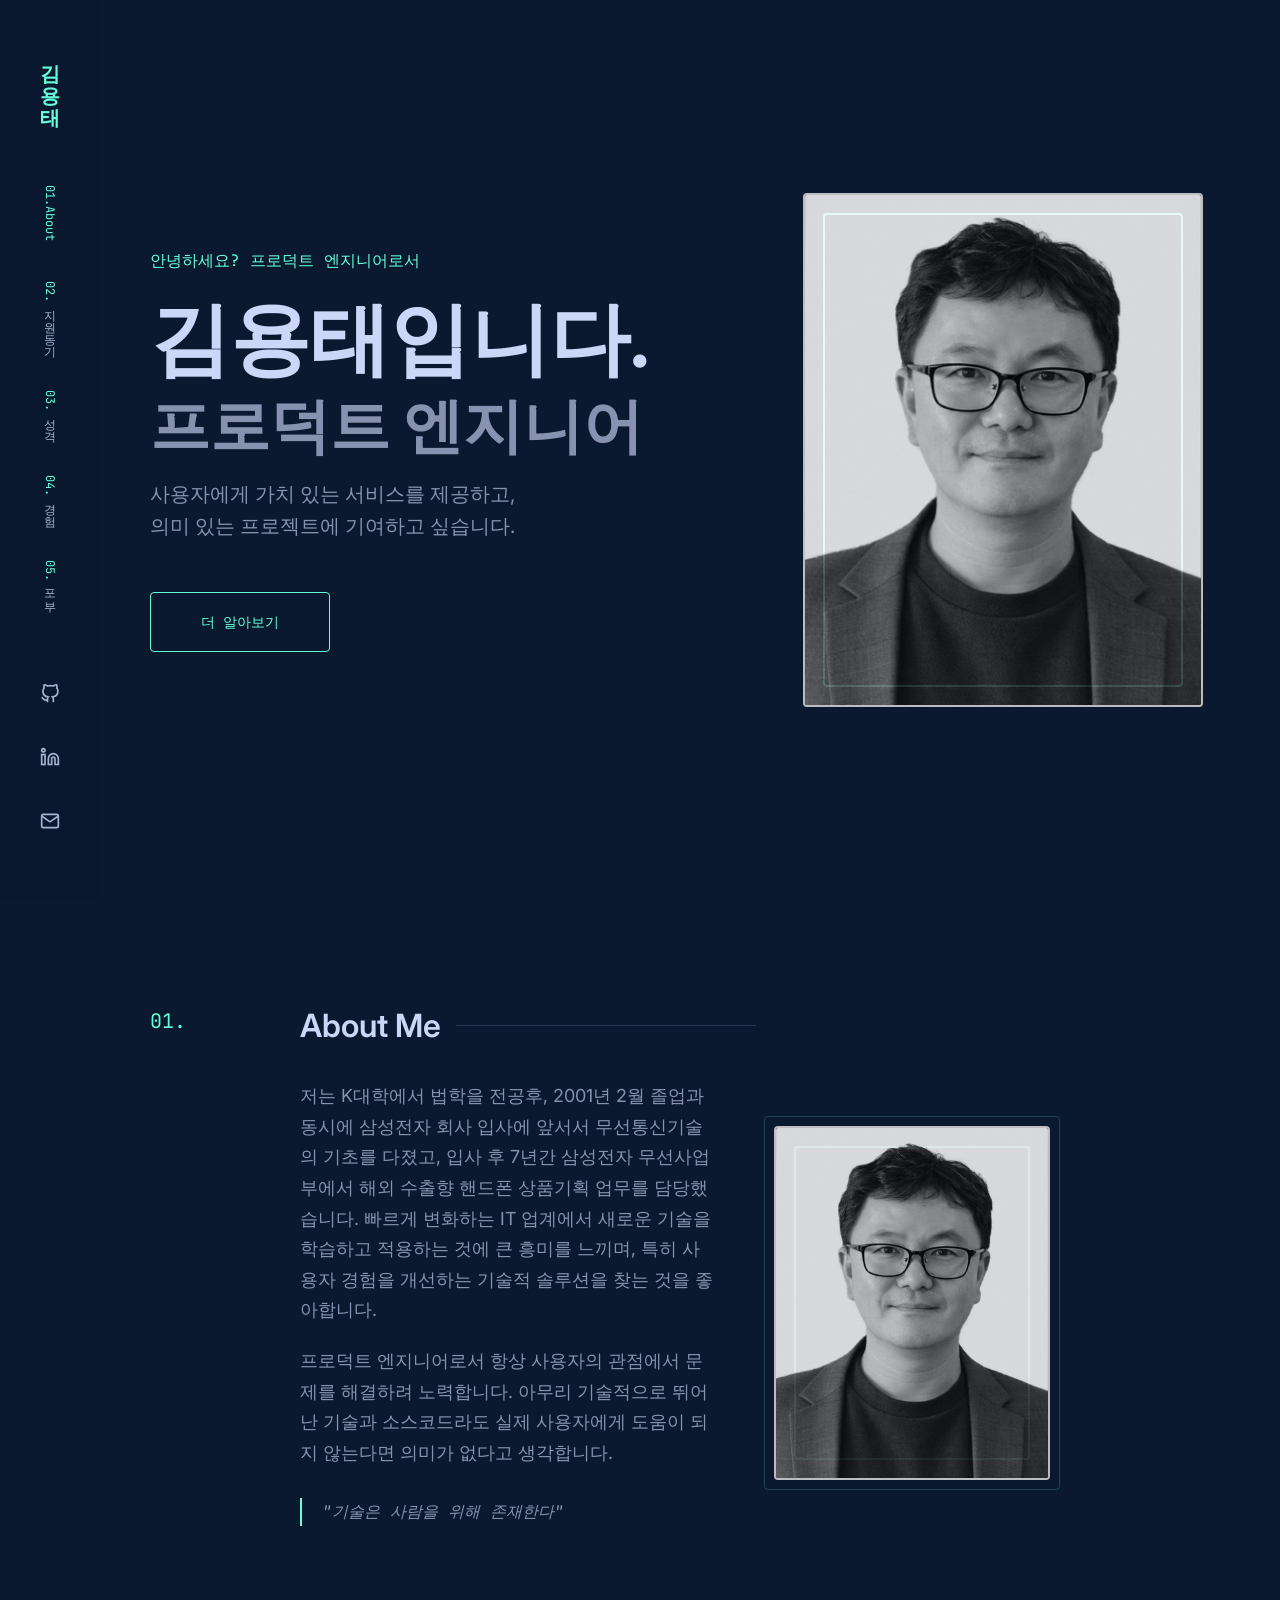
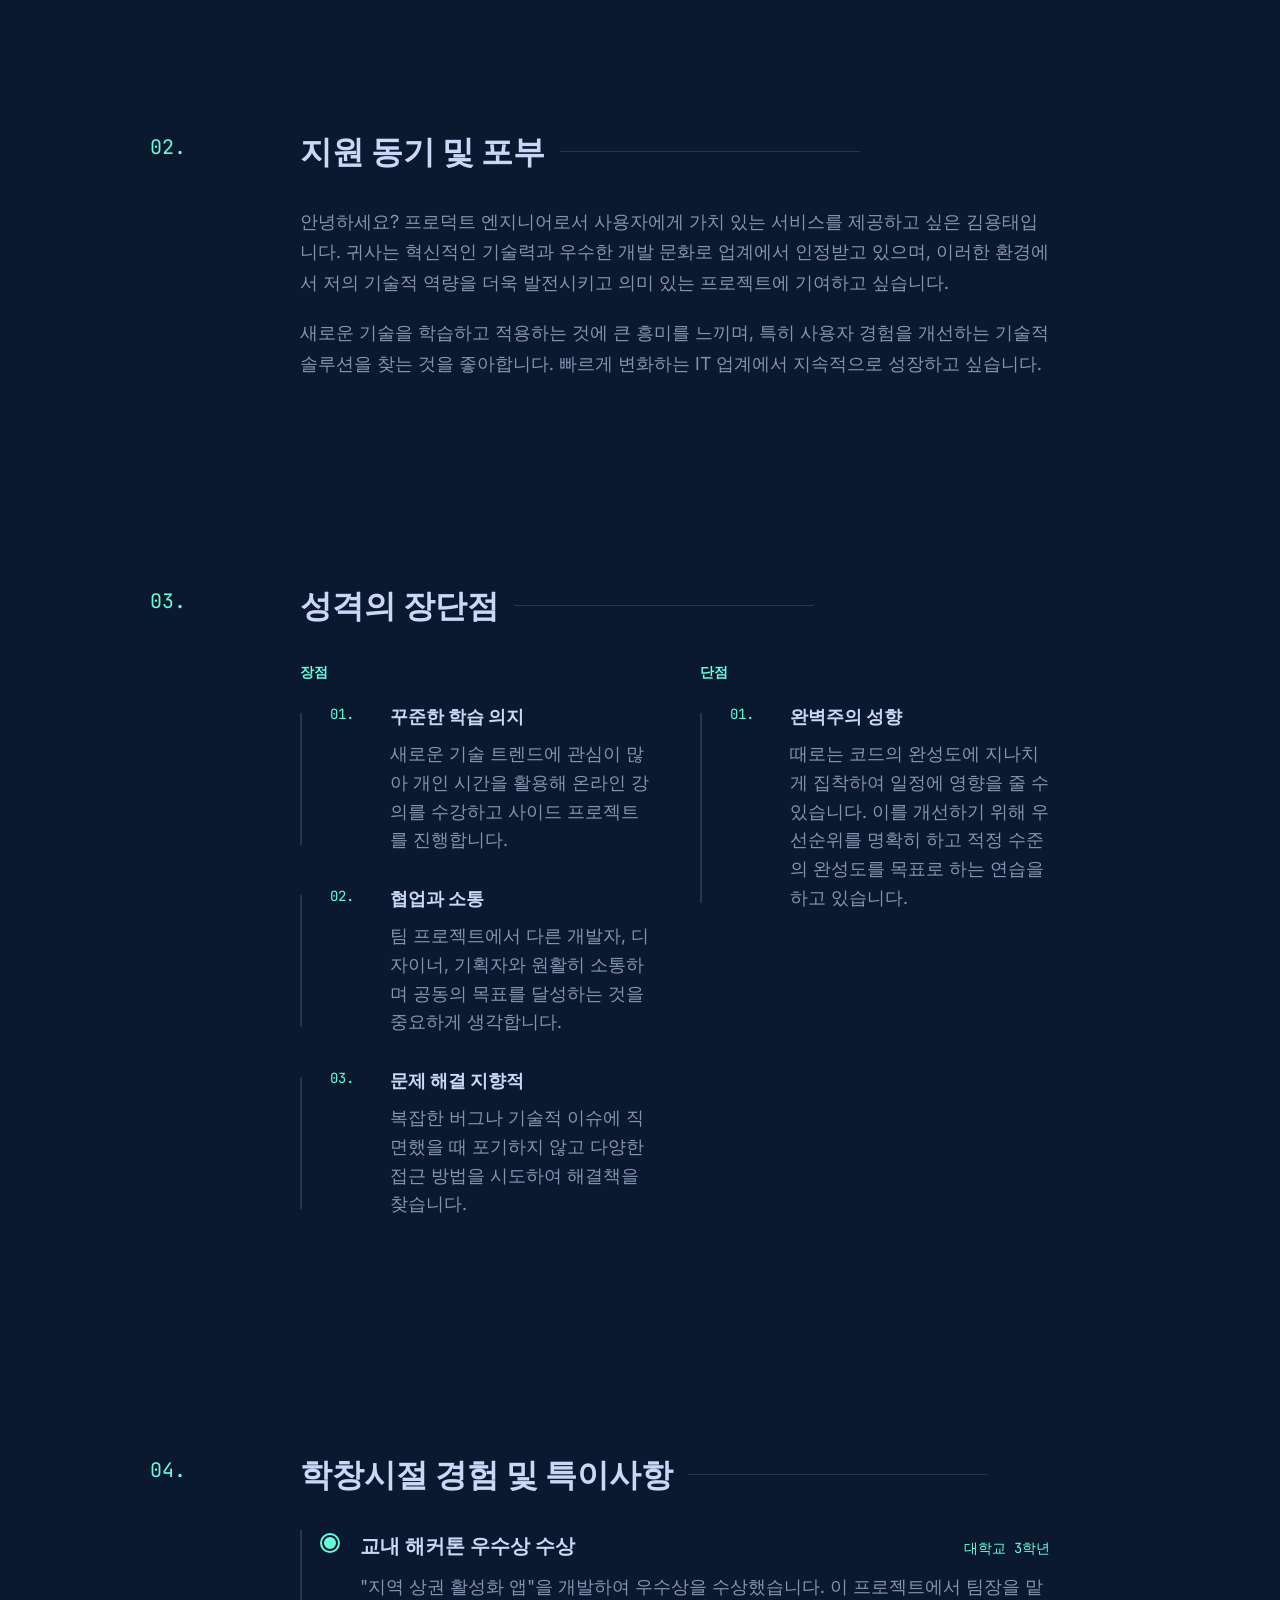
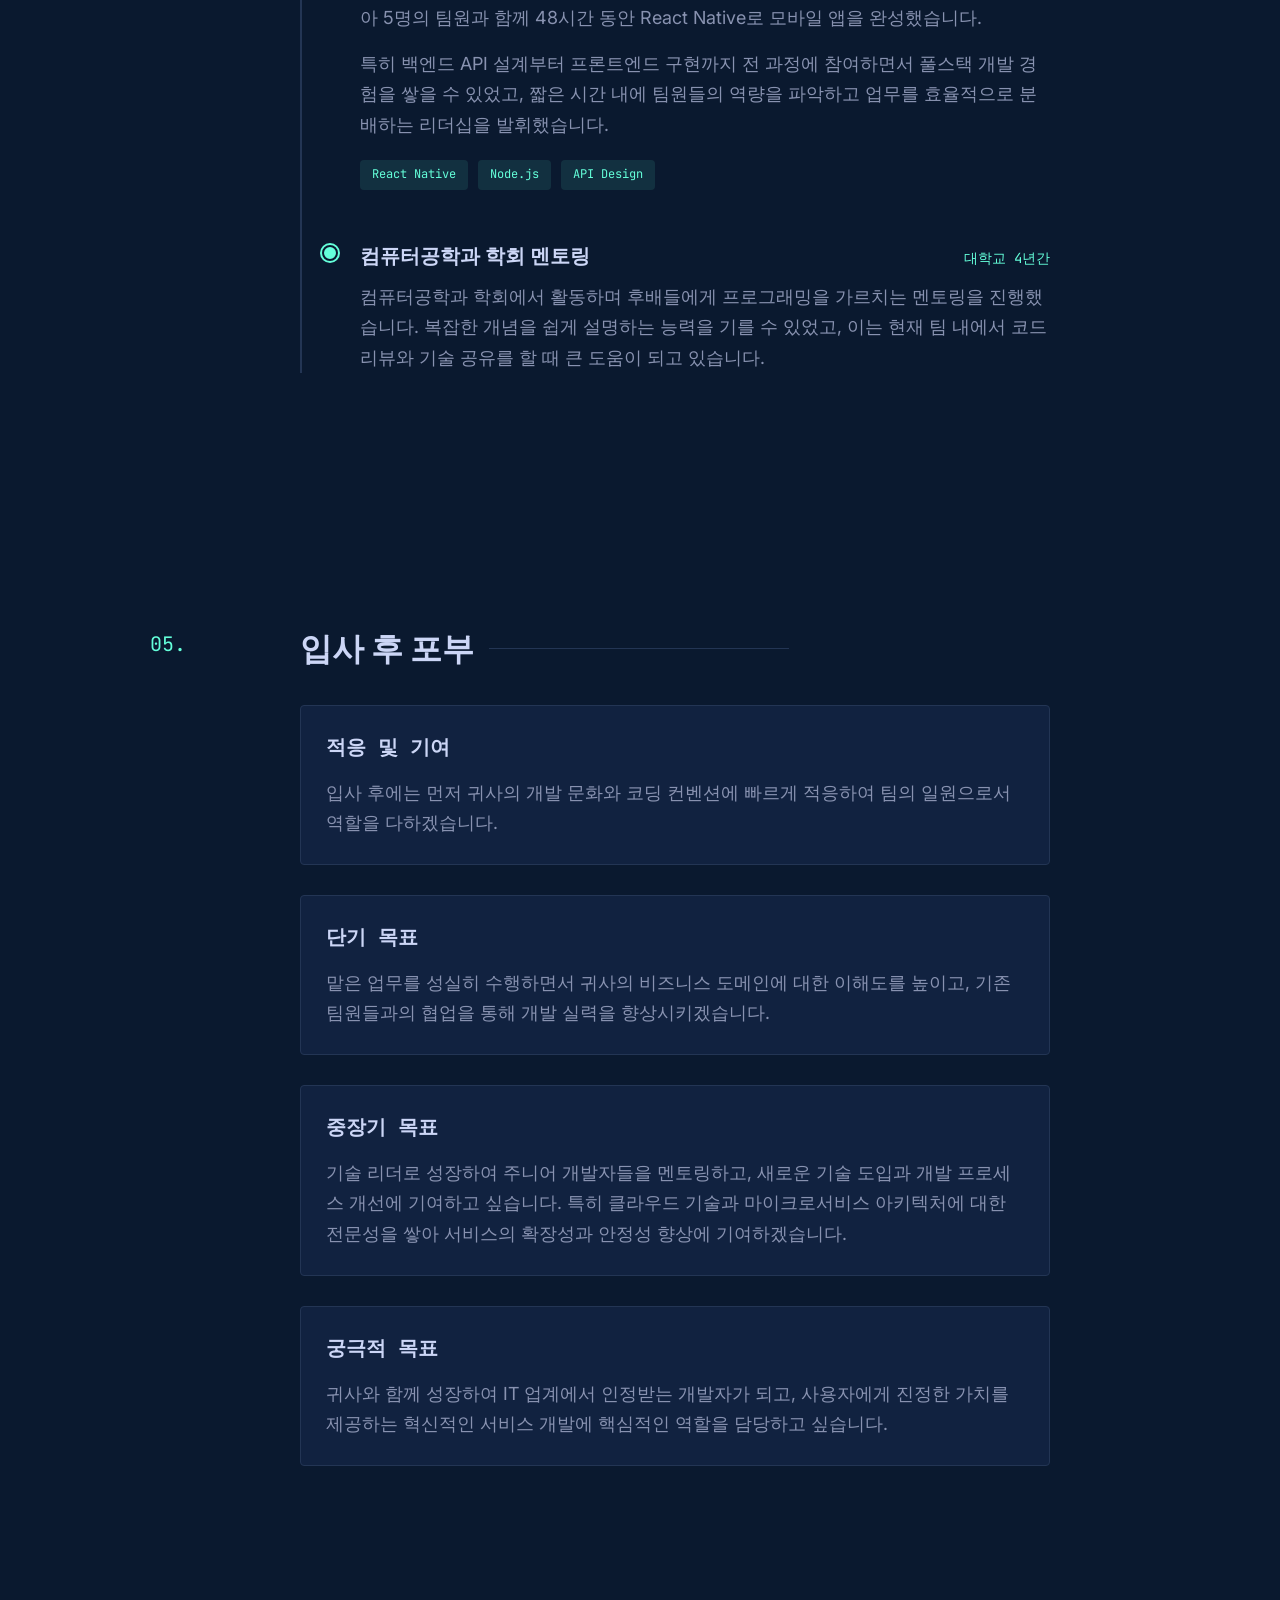
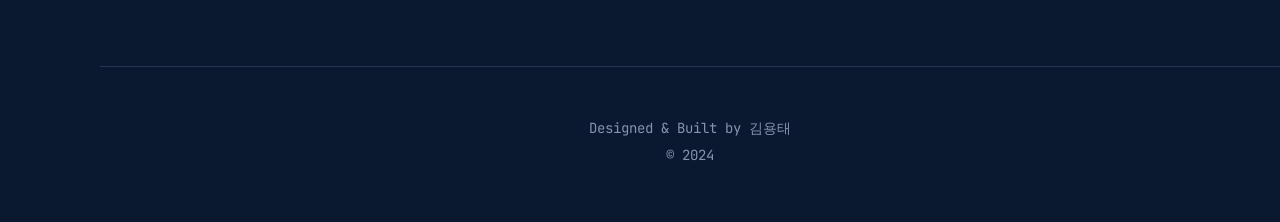
==== index.html @ b6d26cfc "Add files via upload" ====
<!DOCTYPE html>
<html lang="ko">
<head>
    <meta charset="UTF-8">
    <meta name="viewport" content="width=device-width, initial-scale=1.0">
    <title>김용태 - Product Engineer</title>
    <link rel="stylesheet" href="style.css">
    <link rel="preconnect" href="https://fonts.googleapis.com">
    <link rel="preconnect" href="https://fonts.gstatic.com" crossorigin>
    <link href="https://fonts.googleapis.com/css2?family=Inter:wght@300;400;500;600;700&family=JetBrains+Mono:wght@400;500&display=swap" rel="stylesheet">
</head>
<body>
    <!-- 사이드 네비게이션 -->
    <aside class="sidebar" id="sidebar">
        <div class="sidebar-content">
            <div class="logo">
                <a href="#home">김용태</a>
            </div>
            <nav class="nav">
                <ol class="nav-list">
                    <li><a href="#about" class="nav-link"><span>01.</span>About</a></li>
                    <li><a href="#motivation" class="nav-link"><span>02.</span>지원동기</a></li>
                    <li><a href="#personality" class="nav-link"><span>03.</span>성격</a></li>
                    <li><a href="#experience" class="nav-link"><span>04.</span>경험</a></li>
                    <li><a href="#future" class="nav-link"><span>05.</span>포부</a></li>
                </ol>
            </nav>
            <div class="social-links">
                <a href="#" aria-label="GitHub" class="social-link">
                    <svg width="20" height="20" viewBox="0 0 24 24" fill="none" stroke="currentColor" stroke-width="2">
                        <path d="M9 19c-5 1.5-5-2.5-7-3m14 6v-3.87a3.37 3.37 0 0 0-.94-2.61c3.14-.35 6.44-1.54 6.44-7A5.44 5.44 0 0 0 20 4.77 5.07 5.07 0 0 0 19.91 1S18.73.65 16 2.48a13.38 13.38 0 0 0-7 0C6.27.65 5.09 1 5.09 1A5.07 5.07 0 0 0 5 4.77a5.44 5.44 0 0 0-1.5 3.78c0 5.42 3.3 6.61 6.44 7A3.37 3.37 0 0 0 9 18.13V22"></path>
                    </svg>
                </a>
                <a href="#" aria-label="LinkedIn" class="social-link">
                    <svg width="20" height="20" viewBox="0 0 24 24" fill="none" stroke="currentColor" stroke-width="2">
                        <path d="M16 8a6 6 0 0 1 6 6v7h-4v-7a2 2 0 0 0-2-2 2 2 0 0 0-2 2v7h-4v-7a6 6 0 0 1 6-6z"></path>
                        <rect x="2" y="9" width="4" height="12"></rect>
                        <circle cx="4" cy="4" r="2"></circle>
                    </svg>
                </a>
                <a href="#" aria-label="Email" class="social-link">
                    <svg width="20" height="20" viewBox="0 0 24 24" fill="none" stroke="currentColor" stroke-width="2">
                        <path d="M4 4h16c1.1 0 2 .9 2 2v12c0 1.1-.9 2-2 2H4c-1.1 0-2-.9-2-2V6c0-1.1.9-2 2-2z"></path>
                        <polyline points="22,6 12,13 2,6"></polyline>
                    </svg>
                </a>
            </div>
        </div>
    </aside>

    <!-- 모바일 네비게이션 -->
    <div class="mobile-nav" id="mobile-nav">
        <div class="mobile-nav-header">
            <div class="logo">김용태</div>
            <button class="mobile-nav-close" id="mobile-nav-close">×</button>
        </div>
        <nav class="mobile-nav-menu">
            <a href="#about" class="mobile-nav-link"><span>01.</span> About</a>
            <a href="#motivation" class="mobile-nav-link"><span>02.</span> 지원동기</a>
            <a href="#personality" class="mobile-nav-link"><span>03.</span> 성격</a>
            <a href="#experience" class="mobile-nav-link"><span>04.</span> 경험</a>
            <a href="#future" class="mobile-nav-link"><span>05.</span> 포부</a>
        </nav>
    </div>

    <!-- 모바일 햄버거 버튼 -->
    <button class="mobile-menu-toggle" id="mobile-menu-toggle" aria-label="메뉴">
        <span></span>
        <span></span>
        <span></span>
    </button>

    <!-- 메인 컨텐츠 -->
    <main class="main-content">
        <!-- 히어로 섹션 -->
        <section id="home" class="hero">
            <div class="hero-wrapper">
                <div class="hero-content">
                    <p class="hero-greeting">안녕하세요? 프로덕트 엔지니어로서</p>
                    <h1 class="hero-name">김용태입니다.</h1>
                    <h2 class="hero-title">프로덕트 엔지니어</h2>
                    <p class="hero-description">
                        사용자에게 가치 있는 서비스를 제공하고,<br>
                        의미 있는 프로젝트에 기여하고 싶습니다.
                    </p>
                    <a href="#about" class="cta-button">더 알아보기</a>
                </div>
                <div class="hero-image">
                    <div class="hero-image-wrapper">
                        <img src="DE044B7E-145A-48D9-AAE0-40C9409778DC.jpeg" alt="김용태 프로필 사진" class="hero-profile-image">
                    </div>
                </div>
            </div>
        </section>

        <!-- About 섹션 -->
        <section id="about" class="section">
            <div class="section-container">
                <h2 class="section-number">01.</h2>
                <div class="section-content">
                    <h3 class="section-title">About Me</h3>
                    <div class="about-content">
                        <div class="about-text">
                            <p>
                                저는 K대학에서 법학을 전공후, 2001년 2월 졸업과 동시에 삼성전자 회사 입사에 앞서서 무선통신기술의 기초를 다졌고, 입사 후 7년간 삼성전자 무선사업부에서 해외 수출향 핸드폰 상품기획 업무를 담당했습니다. 빠르게 변화하는 IT 업계에서 새로운 기술을 학습하고 적용하는 것에 큰 흥미를 느끼며, 특히 사용자 경험을 개선하는 기술적 솔루션을 찾는 것을 좋아합니다.
                            </p>
                            <p>
                                프로덕트 엔지니어로서 항상 사용자의 관점에서 문제를 해결하려 노력합니다. 아무리 기술적으로 뛰어난 기술과 소스코드라도 실제 사용자에게 도움이 되지 않는다면 의미가 없다고 생각합니다.
                            </p>
                            <p class="philosophy-quote">
                                "기술은 사람을 위해 존재한다"
                            </p>
                        </div>
                        <div class="about-image">
                            <div class="image-wrapper">
                                <img src="DE044B7E-145A-48D9-AAE0-40C9409778DC.jpeg" alt="김용태 프로필 사진" class="profile-image">
                            </div>
                        </div>
                    </div>
                </div>
            </div>
        </section>

        <!-- 지원 동기 섹션 -->
        <section id="motivation" class="section">
            <div class="section-container">
                <h2 class="section-number">02.</h2>
                <div class="section-content">
                    <h3 class="section-title">지원 동기 및 포부</h3>
                    <div class="motivation-content">
                        <p>
                            안녕하세요? 프로덕트 엔지니어로서 사용자에게 가치 있는 서비스를 제공하고 싶은 김용태입니다. 귀사는 혁신적인 기술력과 우수한 개발 문화로 업계에서 인정받고 있으며, 이러한 환경에서 저의 기술적 역량을 더욱 발전시키고 의미 있는 프로젝트에 기여하고 싶습니다.
                        </p>
                        <p>
                            새로운 기술을 학습하고 적용하는 것에 큰 흥미를 느끼며, 특히 사용자 경험을 개선하는 기술적 솔루션을 찾는 것을 좋아합니다. 빠르게 변화하는 IT 업계에서 지속적으로 성장하고 싶습니다.
                        </p>
                    </div>
                </div>
            </div>
        </section>

        <!-- 성격 섹션 -->
        <section id="personality" class="section">
            <div class="section-container">
                <h2 class="section-number">03.</h2>
                <div class="section-content">
                    <h3 class="section-title">성격의 장단점</h3>
                    <div class="personality-grid">
                        <div class="personality-item">
                            <h4 class="personality-label">장점</h4>
                            <ul class="personality-list">
                                <li>
                                    <span class="list-number">01.</span>
                                    <div>
                                        <strong>꾸준한 학습 의지</strong>
                                        <p>새로운 기술 트렌드에 관심이 많아 개인 시간을 활용해 온라인 강의를 수강하고 사이드 프로젝트를 진행합니다.</p>
                                    </div>
                                </li>
                                <li>
                                    <span class="list-number">02.</span>
                                    <div>
                                        <strong>협업과 소통</strong>
                                        <p>팀 프로젝트에서 다른 개발자, 디자이너, 기획자와 원활히 소통하며 공동의 목표를 달성하는 것을 중요하게 생각합니다.</p>
                                    </div>
                                </li>
                                <li>
                                    <span class="list-number">03.</span>
                                    <div>
                                        <strong>문제 해결 지향적</strong>
                                        <p>복잡한 버그나 기술적 이슈에 직면했을 때 포기하지 않고 다양한 접근 방법을 시도하여 해결책을 찾습니다.</p>
                                    </div>
                                </li>
                            </ul>
                        </div>
                        <div class="personality-item">
                            <h4 class="personality-label">단점</h4>
                            <ul class="personality-list">
                                <li>
                                    <span class="list-number">01.</span>
                                    <div>
                                        <strong>완벽주의 성향</strong>
                                        <p>때로는 코드의 완성도에 지나치게 집착하여 일정에 영향을 줄 수 있습니다. 이를 개선하기 위해 우선순위를 명확히 하고 적정 수준의 완성도를 목표로 하는 연습을 하고 있습니다.</p>
                                    </div>
                                </li>
                            </ul>
                        </div>
                    </div>
                </div>
            </div>
        </section>

        <!-- 경험 섹션 -->
        <section id="experience" class="section">
            <div class="section-container">
                <h2 class="section-number">04.</h2>
                <div class="section-content">
                    <h3 class="section-title">학창시절 경험 및 특이사항</h3>
                    <div class="experience-timeline">
                        <div class="timeline-item">
                            <div class="timeline-header">
                                <h4 class="timeline-title">교내 해커톤 우수상 수상</h4>
                                <span class="timeline-date">대학교 3학년</span>
                            </div>
                            <div class="timeline-content">
                                <p>"지역 상권 활성화 앱"을 개발하여 우수상을 수상했습니다. 이 프로젝트에서 팀장을 맡아 5명의 팀원과 함께 48시간 동안 React Native로 모바일 앱을 완성했습니다.</p>
                                <p>특히 백엔드 API 설계부터 프론트엔드 구현까지 전 과정에 참여하면서 풀스택 개발 경험을 쌓을 수 있었고, 짧은 시간 내에 팀원들의 역량을 파악하고 업무를 효율적으로 분배하는 리더십을 발휘했습니다.</p>
                                <ul class="tech-list">
                                    <li>React Native</li>
                                    <li>Node.js</li>
                                    <li>API Design</li>
                                </ul>
                            </div>
                        </div>
                        <div class="timeline-item">
                            <div class="timeline-header">
                                <h4 class="timeline-title">컴퓨터공학과 학회 멘토링</h4>
                                <span class="timeline-date">대학교 4년간</span>
                            </div>
                            <div class="timeline-content">
                                <p>컴퓨터공학과 학회에서 활동하며 후배들에게 프로그래밍을 가르치는 멘토링을 진행했습니다. 복잡한 개념을 쉽게 설명하는 능력을 기를 수 있었고, 이는 현재 팀 내에서 코드 리뷰와 기술 공유를 할 때 큰 도움이 되고 있습니다.</p>
                            </div>
                        </div>
                    </div>
                </div>
            </div>
        </section>

        <!-- 포부 섹션 -->
        <section id="future" class="section">
            <div class="section-container">
                <h2 class="section-number">05.</h2>
                <div class="section-content">
                    <h3 class="section-title">입사 후 포부</h3>
                    <div class="future-content">
                        <div class="future-item">
                            <h4 class="future-title">적응 및 기여</h4>
                            <p>입사 후에는 먼저 귀사의 개발 문화와 코딩 컨벤션에 빠르게 적응하여 팀의 일원으로서 역할을 다하겠습니다.</p>
                        </div>
                        <div class="future-item">
                            <h4 class="future-title">단기 목표</h4>
                            <p>맡은 업무를 성실히 수행하면서 귀사의 비즈니스 도메인에 대한 이해도를 높이고, 기존 팀원들과의 협업을 통해 개발 실력을 향상시키겠습니다.</p>
                        </div>
                        <div class="future-item">
                            <h4 class="future-title">중장기 목표</h4>
                            <p>기술 리더로 성장하여 주니어 개발자들을 멘토링하고, 새로운 기술 도입과 개발 프로세스 개선에 기여하고 싶습니다. 특히 클라우드 기술과 마이크로서비스 아키텍처에 대한 전문성을 쌓아 서비스의 확장성과 안정성 향상에 기여하겠습니다.</p>
                        </div>
                        <div class="future-item">
                            <h4 class="future-title">궁극적 목표</h4>
                            <p>귀사와 함께 성장하여 IT 업계에서 인정받는 개발자가 되고, 사용자에게 진정한 가치를 제공하는 혁신적인 서비스 개발에 핵심적인 역할을 담당하고 싶습니다.</p>
                        </div>
                    </div>
                </div>
            </div>
        </section>

        <!-- 푸터 -->
        <footer class="footer">
            <div class="footer-content">
                <p>Designed & Built by 김용태</p>
                <p class="footer-year">© 2024</p>
            </div>
        </footer>
    </main>

    <script src="script.js"></script>
</body>
</html>
---- style.css ----
* {
    margin: 0;
    padding: 0;
    box-sizing: border-box;
}

:root {
    --navy: #0a192f;
    --light-navy: #112240;
    --lightest-navy: #233554;
    --navy-shadow: rgba(2, 12, 27, 0.7);
    --dark-slate: #495670;
    --slate: #8892b0;
    --light-slate: #a8b2d1;
    --lightest-slate: #ccd6f6;
    --white: #e6f1ff;
    --green: #64ffda;
    --green-tint: rgba(100, 255, 218, 0.1);
    --font-sans: 'Inter', -apple-system, BlinkMacSystemFont, 'Segoe UI', 'Roboto', sans-serif;
    --font-mono: 'JetBrains Mono', 'Fira Code', 'Consolas', monospace;
    --transition: all 0.25s cubic-bezier(0.645, 0.045, 0.355, 1);
    --border-radius: 4px;
}

html {
    scroll-behavior: smooth;
}

body {
    font-family: var(--font-sans);
    font-size: 18px;
    line-height: 1.6;
    color: var(--slate);
    background-color: var(--navy);
    -webkit-font-smoothing: antialiased;
    -moz-osx-font-smoothing: grayscale;
}

/* 사이드바 */
.sidebar {
    position: fixed;
    top: 0;
    left: 0;
    width: 100px;
    height: 100vh;
    display: flex;
    flex-direction: column;
    align-items: center;
    justify-content: space-between;
    padding: 50px 0;
    z-index: 10;
    background-color: rgba(10, 25, 47, 0.85);
    backdrop-filter: blur(10px);
}

.sidebar-content {
    display: flex;
    flex-direction: column;
    align-items: center;
    height: 100%;
    justify-content: space-between;
}

.logo a {
    font-family: var(--font-mono);
    font-size: 20px;
    font-weight: 700;
    color: var(--green);
    text-decoration: none;
    writing-mode: vertical-rl;
    text-orientation: mixed;
    letter-spacing: 2px;
    transition: var(--transition);
    display: block;
    white-space: nowrap;
}

.logo a:hover {
    color: var(--white);
    transform: translateY(-5px);
}

.nav {
    flex: 1;
    display: flex;
    align-items: center;
    justify-content: center;
}

.nav-list {
    list-style: none;
    display: flex;
    flex-direction: column;
    gap: 20px;
}

.nav-link {
    font-family: var(--font-mono);
    font-size: 12px;
    color: var(--light-slate);
    text-decoration: none;
    padding: 10px 5px;
    transition: var(--transition);
    display: block;
    writing-mode: vertical-rl;
    text-orientation: mixed;
    text-align: center;
    white-space: nowrap;
    line-height: 1.5;
}

.nav-link span {
    color: var(--green);
    margin-right: 2px;
}

.nav-link:hover {
    color: var(--green);
    transform: translateY(-3px);
}

.nav-link.active {
    color: var(--green);
}

.social-links {
    display: flex;
    flex-direction: column;
    gap: 15px;
    align-items: center;
}

.social-link {
    color: var(--light-slate);
    transition: var(--transition);
    padding: 10px;
}

.social-link:hover {
    color: var(--green);
    transform: translateY(-3px);
}

.social-link svg {
    width: 20px;
    height: 20px;
}

/* 모바일 네비게이션 */
.mobile-menu-toggle {
    display: none;
    position: fixed;
    top: 25px;
    right: 25px;
    width: 50px;
    height: 50px;
    background-color: var(--green-tint);
    border: 1px solid var(--green);
    border-radius: var(--border-radius);
    z-index: 1000;
    cursor: pointer;
    flex-direction: column;
    align-items: center;
    justify-content: center;
    gap: 5px;
    transition: var(--transition);
}

.mobile-menu-toggle:hover {
    background-color: var(--green-tint);
}

.mobile-menu-toggle span {
    width: 24px;
    height: 2px;
    background-color: var(--green);
    transition: var(--transition);
}

.mobile-nav {
    display: none;
    position: fixed;
    top: 0;
    right: 0;
    width: min(75vw, 400px);
    height: 100vh;
    background-color: var(--light-navy);
    z-index: 999;
    padding: 50px 40px;
    transform: translateX(100%);
    transition: transform 0.3s ease;
    box-shadow: -10px 0 30px -15px var(--navy-shadow);
}

.mobile-nav.active {
    transform: translateX(0);
}

.mobile-nav-header {
    display: flex;
    justify-content: space-between;
    align-items: center;
    margin-bottom: 50px;
}

.mobile-nav-header .logo {
    font-family: var(--font-mono);
    font-size: 24px;
    color: var(--green);
    writing-mode: initial;
    text-orientation: initial;
    transform: none;
}

.mobile-nav-close {
    background: none;
    border: none;
    color: var(--green);
    font-size: 40px;
    cursor: pointer;
    line-height: 1;
    padding: 0;
    width: 40px;
    height: 40px;
    display: flex;
    align-items: center;
    justify-content: center;
}

.mobile-nav-menu {
    display: flex;
    flex-direction: column;
    gap: 20px;
}

.mobile-nav-link {
    font-family: var(--font-mono);
    font-size: 14px;
    color: var(--light-slate);
    text-decoration: none;
    padding: 10px 0;
    transition: var(--transition);
    display: flex;
    align-items: center;
    gap: 10px;
}

.mobile-nav-link span {
    color: var(--green);
}

.mobile-nav-link:hover {
    color: var(--green);
}

/* 메인 컨텐츠 */
.main-content {
    margin-left: 100px;
    min-height: 100vh;
}

/* 히어로 섹션 */
.hero {
    min-height: 100vh;
    display: flex;
    align-items: center;
    padding: 0 50px;
    max-width: 1200px;
}

.hero-wrapper {
    display: grid;
    grid-template-columns: 1.2fr 1fr;
    gap: 80px;
    align-items: center;
    width: 100%;
}

.hero-content {
    width: 100%;
}

.hero-image {
    display: flex;
    justify-content: center;
    align-items: center;
}

.hero-image-wrapper {
    position: relative;
    width: 100%;
    max-width: 400px;
    display: inline-block;
}

.hero-profile-image {
    width: 100%;
    height: auto;
    border-radius: var(--border-radius);
    border: 2px solid var(--green);
    filter: grayscale(100%);
    opacity: 0.85;
    transition: var(--transition);
    position: relative;
    z-index: 1;
    display: block;
}

.hero-image-wrapper::before {
    content: '';
    position: absolute;
    top: 20px;
    left: 20px;
    width: calc(100% - 40px);
    height: calc(100% - 40px);
    border: 2px solid var(--green);
    border-radius: var(--border-radius);
    z-index: 0;
    transition: var(--transition);
    pointer-events: none;
    box-sizing: border-box;
}

.hero-image-wrapper:hover::before {
    top: 15px;
    left: 15px;
    width: calc(100% - 30px);
    height: calc(100% - 30px);
}

.hero-image-wrapper:hover .hero-profile-image {
    filter: grayscale(0%);
    opacity: 1;
    transform: translateY(-5px);
}

.hero-greeting {
    font-family: var(--font-mono);
    font-size: 16px;
    color: var(--green);
    margin-bottom: 20px;
    animation: fadeInUp 0.6s ease;
}

.hero-name {
    font-size: clamp(40px, 8vw, 80px);
    font-weight: 700;
    color: var(--lightest-slate);
    margin-bottom: 10px;
    line-height: 1.1;
    animation: fadeInUp 0.6s ease 0.1s both;
}

.hero-title {
    font-size: clamp(30px, 6vw, 60px);
    font-weight: 700;
    color: var(--slate);
    margin-bottom: 20px;
    line-height: 1.1;
    animation: fadeInUp 0.6s ease 0.2s both;
}

.hero-description {
    font-size: 20px;
    color: var(--slate);
    max-width: 540px;
    margin-bottom: 50px;
    line-height: 1.6;
    animation: fadeInUp 0.6s ease 0.3s both;
}

.cta-button {
    display: inline-block;
    font-family: var(--font-mono);
    font-size: 14px;
    color: var(--green);
    text-decoration: none;
    padding: 18px 50px;
    border: 1px solid var(--green);
    border-radius: var(--border-radius);
    background-color: transparent;
    transition: var(--transition);
    animation: fadeInUp 0.6s ease 0.4s both;
}

.cta-button:hover {
    background-color: var(--green-tint);
    transform: translateY(-3px);
}

/* 섹션 공통 스타일 */
.section {
    padding: 100px 50px;
    max-width: 1000px;
}

.section-container {
    display: flex;
    gap: 50px;
    align-items: flex-start;
}

.section-number {
    font-family: var(--font-mono);
    font-size: 20px;
    font-weight: 400;
    color: var(--green);
    margin-top: 5px;
    min-width: 100px;
}

.section-content {
    flex: 1;
}

.section-title {
    font-size: clamp(26px, 5vw, 32px);
    font-weight: 600;
    color: var(--lightest-slate);
    margin-bottom: 30px;
    position: relative;
    display: flex;
    align-items: center;
    gap: 15px;
    white-space: nowrap;
}

.section-title::after {
    content: '';
    flex: 1;
    height: 1px;
    background-color: var(--lightest-navy);
    max-width: 300px;
}

/* About 섹션 */
.about-content {
    display: grid;
    grid-template-columns: 1.5fr 1fr;
    gap: 60px;
    align-items: center;
}

.about-text p {
    margin-bottom: 20px;
    color: var(--slate);
    line-height: 1.7;
}

.about-text p:last-of-type {
    margin-bottom: 0;
}

.philosophy-quote {
    font-family: var(--font-mono);
    font-size: 16px;
    color: var(--green);
    font-style: italic;
    margin-top: 30px;
    padding-left: 20px;
    border-left: 2px solid var(--green);
}

.about-image {
    display: flex;
    justify-content: center;
    align-items: center;
}

.image-wrapper {
    position: relative;
    width: 100%;
    max-width: 350px;
    margin: 0 auto;
    display: inline-block;
}

.profile-image {
    width: 100%;
    height: auto;
    border-radius: var(--border-radius);
    border: 2px solid var(--green);
    position: relative;
    display: block;
    transition: var(--transition);
    filter: grayscale(100%);
    opacity: 0.85;
    z-index: 1;
}

.profile-image:hover {
    filter: grayscale(0%);
    opacity: 1;
    transform: translateY(-5px);
    box-shadow: 0 20px 40px -15px var(--navy-shadow);
}

.image-wrapper::before {
    content: '';
    position: absolute;
    top: 20px;
    left: 20px;
    width: calc(100% - 40px);
    height: calc(100% - 40px);
    border: 2px solid var(--green);
    border-radius: var(--border-radius);
    z-index: 0;
    transition: var(--transition);
    opacity: 0.5;
    pointer-events: none;
    box-sizing: border-box;
}

.image-wrapper:hover::before {
    top: 15px;
    left: 15px;
    width: calc(100% - 30px);
    height: calc(100% - 30px);
    opacity: 1;
}

.image-wrapper::after {
    content: '';
    position: absolute;
    top: -10px;
    left: -10px;
    width: calc(100% + 20px);
    height: calc(100% + 20px);
    border: 1px solid var(--green);
    border-radius: var(--border-radius);
    z-index: -1;
    opacity: 0.2;
    transition: var(--transition);
    pointer-events: none;
    box-sizing: border-box;
}

.image-wrapper:hover::after {
    opacity: 0.4;
    top: -15px;
    left: -15px;
    width: calc(100% + 30px);
    height: calc(100% + 30px);
}

/* 지원 동기 섹션 */
.motivation-content p {
    margin-bottom: 20px;
    color: var(--slate);
    line-height: 1.7;
}

.motivation-content p:last-of-type {
    margin-bottom: 0;
}

/* 성격 섹션 */
.personality-grid {
    display: grid;
    grid-template-columns: repeat(auto-fit, minmax(300px, 1fr));
    gap: 50px;
    margin-top: 30px;
}

.personality-label {
    font-family: var(--font-mono);
    font-size: 14px;
    color: var(--green);
    margin-bottom: 20px;
}

.personality-list {
    list-style: none;
}

.personality-list li {
    display: flex;
    gap: 20px;
    margin-bottom: 30px;
    position: relative;
    padding-left: 30px;
    align-items: flex-start;
}

.personality-list li::before {
    content: '';
    position: absolute;
    left: 0;
    top: 10px;
    width: 2px;
    height: calc(100% - 20px);
    background-color: var(--lightest-navy);
}

.list-number {
    font-family: var(--font-mono);
    font-size: 14px;
    color: var(--green);
    min-width: 40px;
    flex-shrink: 0;
}

.personality-list li > div {
    flex: 1;
}

.personality-list strong {
    display: block;
    color: var(--lightest-slate);
    margin-bottom: 8px;
    font-size: 18px;
    font-weight: 600;
}

.personality-list p {
    color: var(--slate);
    line-height: 1.6;
    margin: 0;
}

/* 경험 섹션 */
.experience-timeline {
    position: relative;
    padding-left: 30px;
}

.experience-timeline::before {
    content: '';
    position: absolute;
    left: 0;
    top: 0;
    bottom: 0;
    width: 2px;
    background-color: var(--lightest-navy);
}

.timeline-item {
    position: relative;
    margin-bottom: 50px;
    padding-left: 30px;
}

.timeline-item::before {
    content: '';
    position: absolute;
    left: -8px;
    top: 5px;
    width: 12px;
    height: 12px;
    border-radius: 50%;
    background-color: var(--green);
    border: 2px solid var(--navy);
    box-shadow: 0 0 0 2px var(--green);
}

.timeline-header {
    display: flex;
    justify-content: space-between;
    align-items: baseline;
    margin-bottom: 10px;
    flex-wrap: wrap;
    gap: 10px;
}

.timeline-title {
    font-size: 20px;
    font-weight: 600;
    color: var(--lightest-slate);
}

.timeline-date {
    font-family: var(--font-mono);
    font-size: 14px;
    color: var(--green);
}

.timeline-content p {
    color: var(--slate);
    margin-bottom: 15px;
    line-height: 1.7;
}

.timeline-content p:last-of-type {
    margin-bottom: 0;
}

.tech-list {
    display: flex;
    flex-wrap: wrap;
    gap: 10px;
    margin-top: 20px;
    list-style: none;
}

.tech-list li {
    font-family: var(--font-mono);
    font-size: 12px;
    color: var(--green);
    padding: 5px 12px;
    background-color: var(--green-tint);
    border-radius: var(--border-radius);
}

/* 포부 섹션 */
.future-content {
    display: grid;
    gap: 30px;
}

.future-item {
    padding: 25px;
    background-color: var(--light-navy);
    border-radius: var(--border-radius);
    border: 1px solid var(--lightest-navy);
    transition: var(--transition);
}

.future-item:hover {
    transform: translateY(-5px);
    border-color: var(--green);
    box-shadow: 0 10px 30px -15px var(--navy-shadow);
}

.future-title {
    font-size: 20px;
    font-weight: 600;
    color: var(--lightest-slate);
    margin-bottom: 15px;
    font-family: var(--font-mono);
}

.future-item p {
    color: var(--slate);
    line-height: 1.7;
    margin: 0;
}

/* 푸터 */
.footer {
    padding: 50px;
    text-align: center;
    border-top: 1px solid var(--lightest-navy);
    margin-top: 100px;
}

.footer-content {
    max-width: 1000px;
    margin: 0 auto;
}

.footer p {
    font-family: var(--font-mono);
    font-size: 14px;
    color: var(--slate);
    margin-bottom: 5px;
}

.footer-year {
    color: var(--green);
}

/* 애니메이션 */
@keyframes fadeInUp {
    from {
        opacity: 0;
        transform: translateY(20px);
    }
    to {
        opacity: 1;
        transform: translateY(0);
    }
}

.fade-in {
    opacity: 0;
    transform: translateY(20px);
    transition: opacity 0.6s ease, transform 0.6s ease;
}

.fade-in.visible {
    opacity: 1;
    transform: translateY(0);
}

/* 반응형 디자인 */
@media (max-width: 1080px) {
    .section-container {
        gap: 30px;
    }
    
    .section-number {
        min-width: 60px;
    }
}

@media (max-width: 1080px) {
    .hero-wrapper {
        grid-template-columns: 1fr;
        gap: 50px;
    }
    
    .hero-image {
        order: -1;
    }
    
    .hero-image-wrapper {
        max-width: 300px;
    }
}

@media (max-width: 768px) {
    .sidebar {
        display: none;
    }
    
    .main-content {
        margin-left: 0;
    }
    
    .mobile-menu-toggle {
        display: flex;
    }
    
    .mobile-nav {
        display: block;
    }
    
    .hero {
        padding: 100px 25px 50px;
        min-height: auto;
    }
    
    .hero-wrapper {
        grid-template-columns: 1fr;
        gap: 40px;
    }
    
    .hero-image {
        order: -1;
    }
    
    .hero-image-wrapper {
        max-width: 250px;
    }
    
    .section {
        padding: 80px 25px;
    }
    
    .section-container {
        flex-direction: column;
        gap: 20px;
    }
    
    .section-number {
        min-width: auto;
    }
    
    .section-title {
        flex-wrap: wrap;
    }
    
    .section-title::after {
        display: none;
    }
    
    .about-content {
        grid-template-columns: 1fr;
        gap: 40px;
    }
    
    .personality-grid {
        grid-template-columns: 1fr;
        gap: 40px;
    }
    
    .personality-list li {
        flex-direction: row;
        align-items: flex-start;
    }
    
    .image-wrapper {
        max-width: 280px;
        margin: 0 auto;
    }
    
    .profile-image {
        width: 100%;
    }
}

@media (max-width: 480px) {
    .hero {
        padding: 80px 20px 40px;
    }
    
    .section {
        padding: 60px 20px;
    }
    
    .hero-description {
        font-size: 18px;
    }
    
    .timeline-header {
        flex-direction: column;
        align-items: flex-start;
    }
}
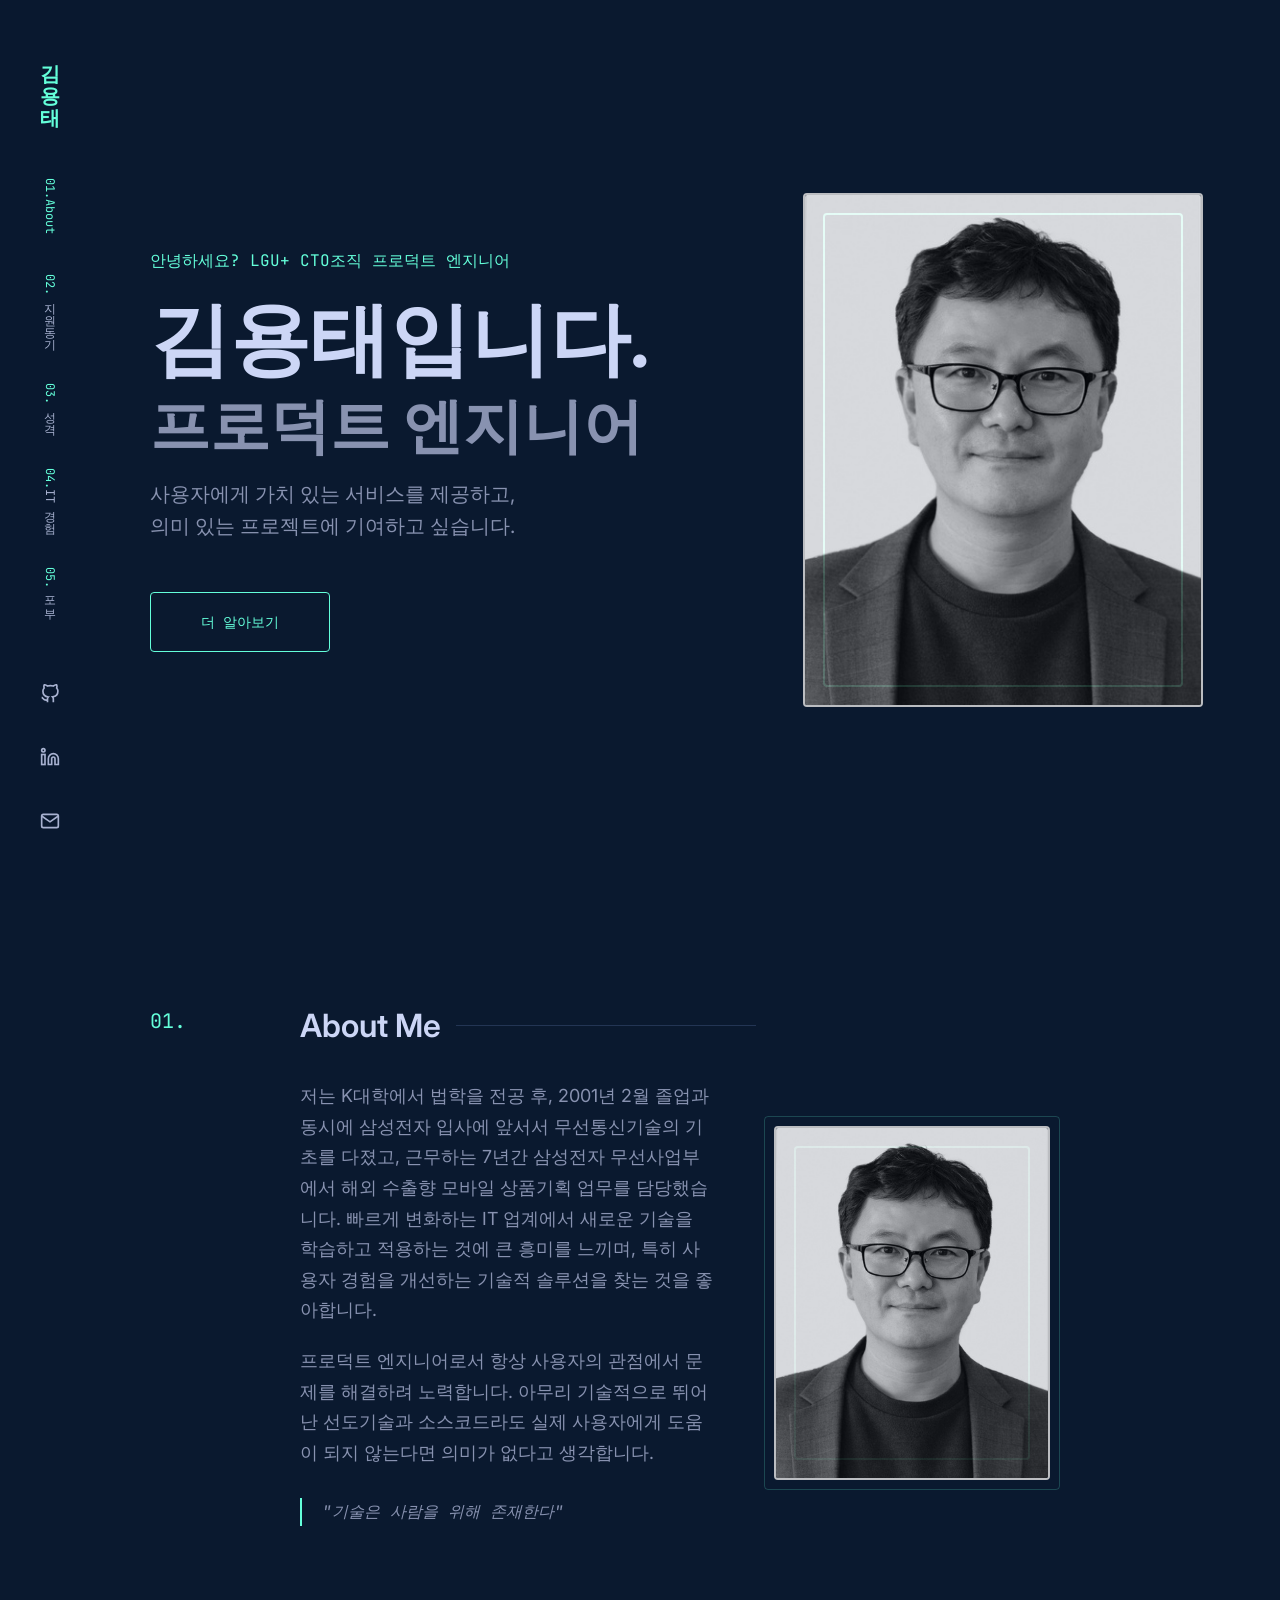
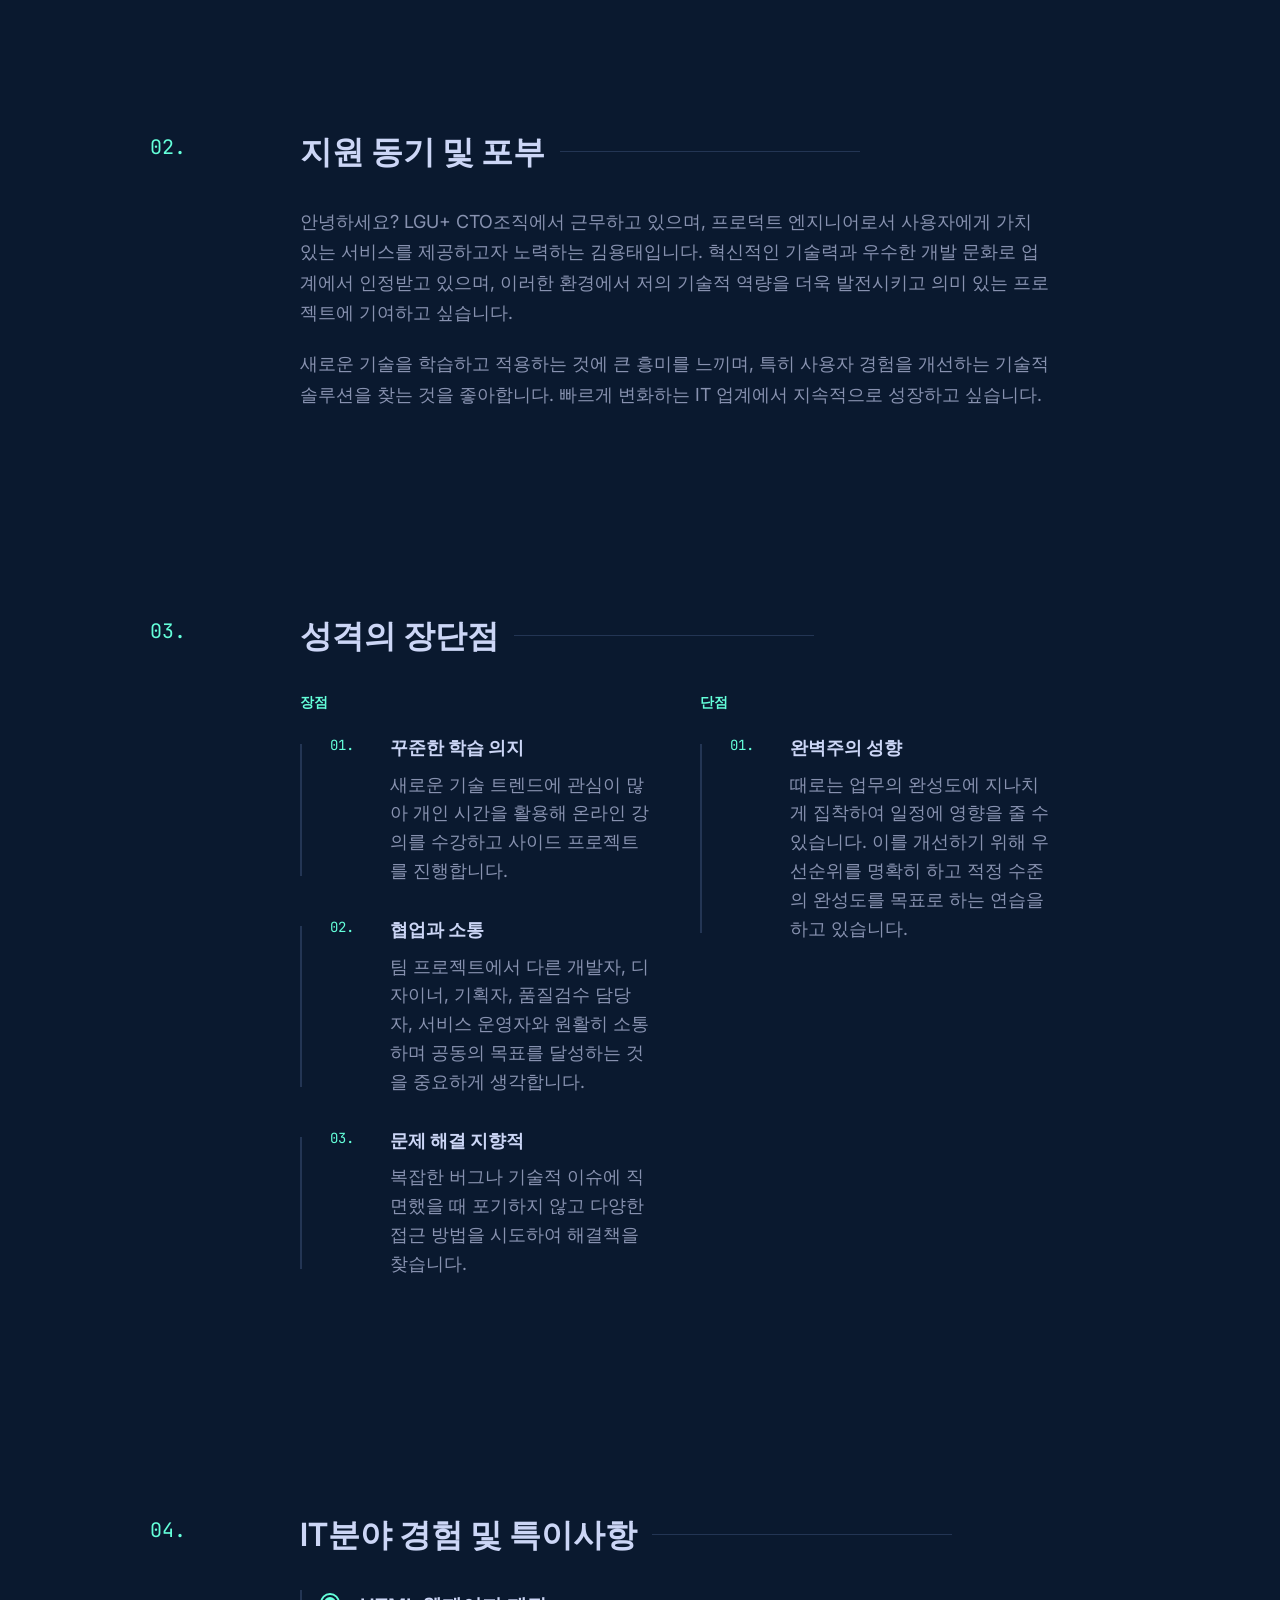
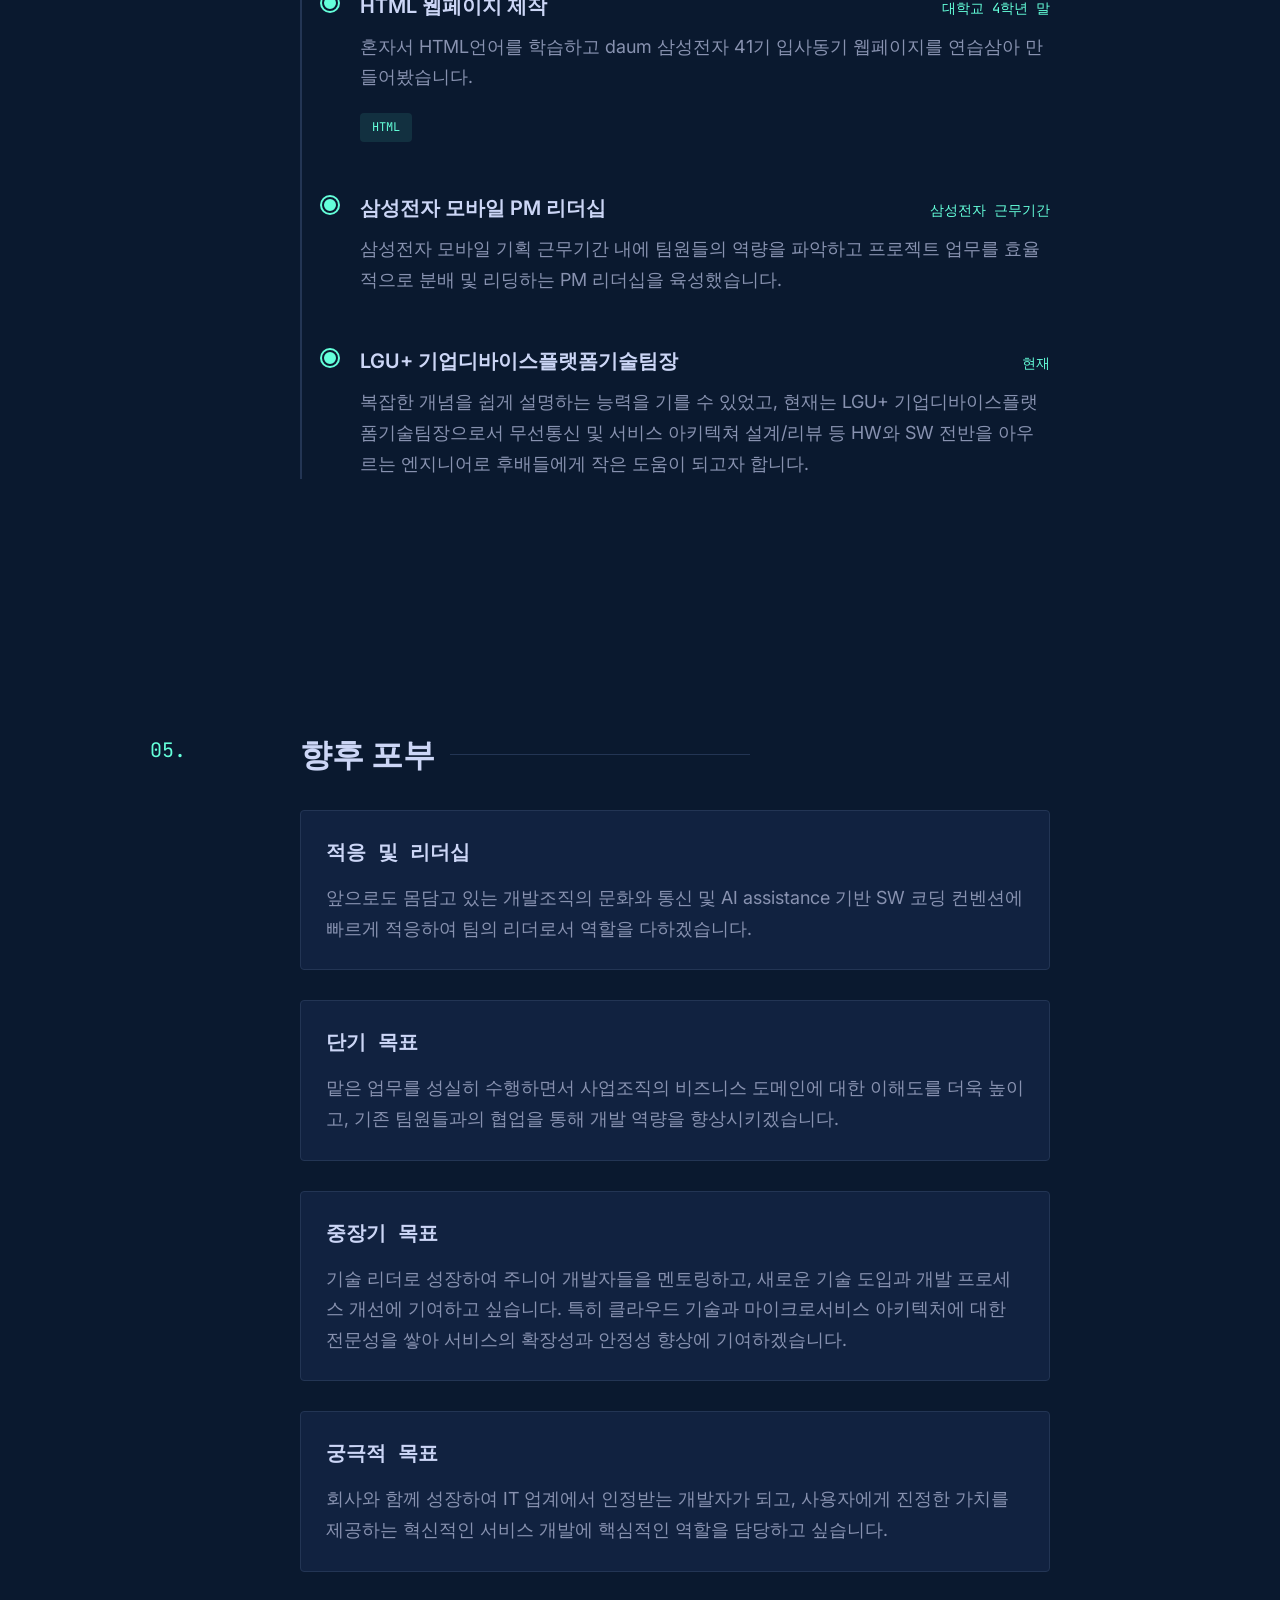
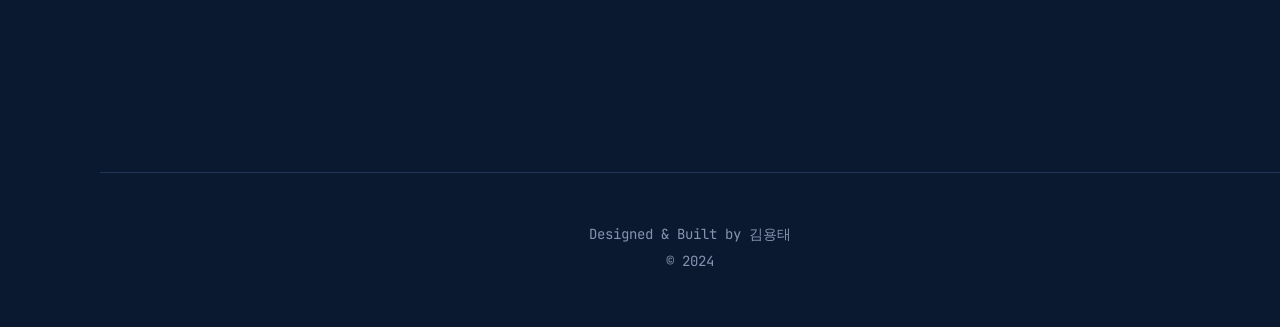
==== commit 6ab102e2: "루트 index.html 업데이트된 자기소개 내용으로 반영 Co-Authored-By: Claude Sonnet 4.6 <[MASKED_EMAIL]>" ====
--- a/index.html
+++ b/index.html
@@ -21,7 +21,7 @@
                     <li><a href="#about" class="nav-link"><span>01.</span>About</a></li>
                     <li><a href="#motivation" class="nav-link"><span>02.</span>지원동기</a></li>
                     <li><a href="#personality" class="nav-link"><span>03.</span>성격</a></li>
-                    <li><a href="#experience" class="nav-link"><span>04.</span>경험</a></li>
+                    <li><a href="#experience" class="nav-link"><span>04.</span>IT경험</a></li>
                     <li><a href="#future" class="nav-link"><span>05.</span>포부</a></li>
                 </ol>
             </nav>
@@ -58,7 +58,7 @@
             <a href="#about" class="mobile-nav-link"><span>01.</span> About</a>
             <a href="#motivation" class="mobile-nav-link"><span>02.</span> 지원동기</a>
             <a href="#personality" class="mobile-nav-link"><span>03.</span> 성격</a>
-            <a href="#experience" class="mobile-nav-link"><span>04.</span> 경험</a>
+            <a href="#experience" class="mobile-nav-link"><span>04.</span> IT경험</a>
             <a href="#future" class="mobile-nav-link"><span>05.</span> 포부</a>
         </nav>
     </div>
@@ -76,7 +76,7 @@
         <section id="home" class="hero">
             <div class="hero-wrapper">
                 <div class="hero-content">
-                    <p class="hero-greeting">안녕하세요? 프로덕트 엔지니어로서</p>
+                    <p class="hero-greeting">안녕하세요? LGU+ CTO조직 프로덕트 엔지니어</p>
                     <h1 class="hero-name">김용태입니다.</h1>
                     <h2 class="hero-title">프로덕트 엔지니어</h2>
                     <p class="hero-description">
@@ -102,10 +102,10 @@
                     <div class="about-content">
                         <div class="about-text">
                             <p>
-                                저는 K대학에서 법학을 전공후, 2001년 2월 졸업과 동시에 삼성전자 회사 입사에 앞서서 무선통신기술의 기초를 다졌고, 입사 후 7년간 삼성전자 무선사업부에서 해외 수출향 핸드폰 상품기획 업무를 담당했습니다. 빠르게 변화하는 IT 업계에서 새로운 기술을 학습하고 적용하는 것에 큰 흥미를 느끼며, 특히 사용자 경험을 개선하는 기술적 솔루션을 찾는 것을 좋아합니다.
+                                저는 K대학에서 법학을 전공 후, 2001년 2월 졸업과 동시에 삼성전자 입사에 앞서서 무선통신기술의 기초를 다졌고, 근무하는 7년간 삼성전자 무선사업부에서 해외 수출향 모바일 상품기획 업무를 담당했습니다. 빠르게 변화하는 IT 업계에서 새로운 기술을 학습하고 적용하는 것에 큰 흥미를 느끼며, 특히 사용자 경험을 개선하는 기술적 솔루션을 찾는 것을 좋아합니다.
                             </p>
                             <p>
-                                프로덕트 엔지니어로서 항상 사용자의 관점에서 문제를 해결하려 노력합니다. 아무리 기술적으로 뛰어난 기술과 소스코드라도 실제 사용자에게 도움이 되지 않는다면 의미가 없다고 생각합니다.
+                                프로덕트 엔지니어로서 항상 사용자의 관점에서 문제를 해결하려 노력합니다. 아무리 기술적으로 뛰어난 선도기술과 소스코드라도 실제 사용자에게 도움이 되지 않는다면 의미가 없다고 생각합니다.
                             </p>
                             <p class="philosophy-quote">
                                 "기술은 사람을 위해 존재한다"
@@ -129,7 +129,7 @@
                     <h3 class="section-title">지원 동기 및 포부</h3>
                     <div class="motivation-content">
                         <p>
-                            안녕하세요? 프로덕트 엔지니어로서 사용자에게 가치 있는 서비스를 제공하고 싶은 김용태입니다. 귀사는 혁신적인 기술력과 우수한 개발 문화로 업계에서 인정받고 있으며, 이러한 환경에서 저의 기술적 역량을 더욱 발전시키고 의미 있는 프로젝트에 기여하고 싶습니다.
+                            안녕하세요? LGU+ CTO조직에서 근무하고 있으며, 프로덕트 엔지니어로서 사용자에게 가치 있는 서비스를 제공하고자 노력하는 김용태입니다. 혁신적인 기술력과 우수한 개발 문화로 업계에서 인정받고 있으며, 이러한 환경에서 저의 기술적 역량을 더욱 발전시키고 의미 있는 프로젝트에 기여하고 싶습니다.
                         </p>
                         <p>
                             새로운 기술을 학습하고 적용하는 것에 큰 흥미를 느끼며, 특히 사용자 경험을 개선하는 기술적 솔루션을 찾는 것을 좋아합니다. 빠르게 변화하는 IT 업계에서 지속적으로 성장하고 싶습니다.
@@ -160,7 +160,7 @@
                                     <span class="list-number">02.</span>
                                     <div>
                                         <strong>협업과 소통</strong>
-                                        <p>팀 프로젝트에서 다른 개발자, 디자이너, 기획자와 원활히 소통하며 공동의 목표를 달성하는 것을 중요하게 생각합니다.</p>
+                                        <p>팀 프로젝트에서 다른 개발자, 디자이너, 기획자, 품질검수 담당자, 서비스 운영자와 원활히 소통하며 공동의 목표를 달성하는 것을 중요하게 생각합니다.</p>
                                     </div>
                                 </li>
                                 <li>
@@ -179,7 +179,7 @@
                                     <span class="list-number">01.</span>
                                     <div>
                                         <strong>완벽주의 성향</strong>
-                                        <p>때로는 코드의 완성도에 지나치게 집착하여 일정에 영향을 줄 수 있습니다. 이를 개선하기 위해 우선순위를 명확히 하고 적정 수준의 완성도를 목표로 하는 연습을 하고 있습니다.</p>
+                                        <p>때로는 업무의 완성도에 지나치게 집착하여 일정에 영향을 줄 수 있습니다. 이를 개선하기 위해 우선순위를 명확히 하고 적정 수준의 완성도를 목표로 하는 연습을 하고 있습니다.</p>
                                     </div>
                                 </li>
                             </ul>
@@ -194,30 +194,36 @@
             <div class="section-container">
                 <h2 class="section-number">04.</h2>
                 <div class="section-content">
-                    <h3 class="section-title">학창시절 경험 및 특이사항</h3>
+                    <h3 class="section-title">IT분야 경험 및 특이사항</h3>
                     <div class="experience-timeline">
                         <div class="timeline-item">
                             <div class="timeline-header">
-                                <h4 class="timeline-title">교내 해커톤 우수상 수상</h4>
-                                <span class="timeline-date">대학교 3학년</span>
+                                <h4 class="timeline-title">HTML 웹페이지 제작</h4>
+                                <span class="timeline-date">대학교 4학년 말</span>
                             </div>
                             <div class="timeline-content">
-                                <p>"지역 상권 활성화 앱"을 개발하여 우수상을 수상했습니다. 이 프로젝트에서 팀장을 맡아 5명의 팀원과 함께 48시간 동안 React Native로 모바일 앱을 완성했습니다.</p>
-                                <p>특히 백엔드 API 설계부터 프론트엔드 구현까지 전 과정에 참여하면서 풀스택 개발 경험을 쌓을 수 있었고, 짧은 시간 내에 팀원들의 역량을 파악하고 업무를 효율적으로 분배하는 리더십을 발휘했습니다.</p>
+                                <p>혼자서 HTML언어를 학습하고 daum 삼성전자 41기 입사동기 웹페이지를 연습삼아 만들어봤습니다.</p>
                                 <ul class="tech-list">
-                                    <li>React Native</li>
-                                    <li>Node.js</li>
-                                    <li>API Design</li>
+                                    <li>HTML</li>
                                 </ul>
                             </div>
                         </div>
                         <div class="timeline-item">
                             <div class="timeline-header">
-                                <h4 class="timeline-title">컴퓨터공학과 학회 멘토링</h4>
-                                <span class="timeline-date">대학교 4년간</span>
+                                <h4 class="timeline-title">삼성전자 모바일 PM 리더십</h4>
+                                <span class="timeline-date">삼성전자 근무기간</span>
                             </div>
                             <div class="timeline-content">
-                                <p>컴퓨터공학과 학회에서 활동하며 후배들에게 프로그래밍을 가르치는 멘토링을 진행했습니다. 복잡한 개념을 쉽게 설명하는 능력을 기를 수 있었고, 이는 현재 팀 내에서 코드 리뷰와 기술 공유를 할 때 큰 도움이 되고 있습니다.</p>
+                                <p>삼성전자 모바일 기획 근무기간 내에 팀원들의 역량을 파악하고 프로젝트 업무를 효율적으로 분배 및 리딩하는 PM 리더십을 육성했습니다.</p>
+                            </div>
+                        </div>
+                        <div class="timeline-item">
+                            <div class="timeline-header">
+                                <h4 class="timeline-title">LGU+ 기업디바이스플랫폼기술팀장</h4>
+                                <span class="timeline-date">현재</span>
+                            </div>
+                            <div class="timeline-content">
+                                <p>복잡한 개념을 쉽게 설명하는 능력을 기를 수 있었고, 현재는 LGU+ 기업디바이스플랫폼기술팀장으로서 무선통신 및 서비스 아키텍쳐 설계/리뷰 등 HW와 SW 전반을 아우르는 엔지니어로 후배들에게 작은 도움이 되고자 합니다.</p>
                             </div>
                         </div>
                     </div>
@@ -230,15 +236,15 @@
             <div class="section-container">
                 <h2 class="section-number">05.</h2>
                 <div class="section-content">
-                    <h3 class="section-title">입사 후 포부</h3>
+                    <h3 class="section-title">향후 포부</h3>
                     <div class="future-content">
                         <div class="future-item">
-                            <h4 class="future-title">적응 및 기여</h4>
-                            <p>입사 후에는 먼저 귀사의 개발 문화와 코딩 컨벤션에 빠르게 적응하여 팀의 일원으로서 역할을 다하겠습니다.</p>
+                            <h4 class="future-title">적응 및 리더십</h4>
+                            <p>앞으로도 몸담고 있는 개발조직의 문화와 통신 및 AI assistance 기반 SW 코딩 컨벤션에 빠르게 적응하여 팀의 리더로서 역할을 다하겠습니다.</p>
                         </div>
                         <div class="future-item">
                             <h4 class="future-title">단기 목표</h4>
-                            <p>맡은 업무를 성실히 수행하면서 귀사의 비즈니스 도메인에 대한 이해도를 높이고, 기존 팀원들과의 협업을 통해 개발 실력을 향상시키겠습니다.</p>
+                            <p>맡은 업무를 성실히 수행하면서 사업조직의 비즈니스 도메인에 대한 이해도를 더욱 높이고, 기존 팀원들과의 협업을 통해 개발 역량을 향상시키겠습니다.</p>
                         </div>
                         <div class="future-item">
                             <h4 class="future-title">중장기 목표</h4>
@@ -246,7 +252,7 @@
                         </div>
                         <div class="future-item">
                             <h4 class="future-title">궁극적 목표</h4>
-                            <p>귀사와 함께 성장하여 IT 업계에서 인정받는 개발자가 되고, 사용자에게 진정한 가치를 제공하는 혁신적인 서비스 개발에 핵심적인 역할을 담당하고 싶습니다.</p>
+                            <p>회사와 함께 성장하여 IT 업계에서 인정받는 개발자가 되고, 사용자에게 진정한 가치를 제공하는 혁신적인 서비스 개발에 핵심적인 역할을 담당하고 싶습니다.</p>
                         </div>
                     </div>
                 </div>
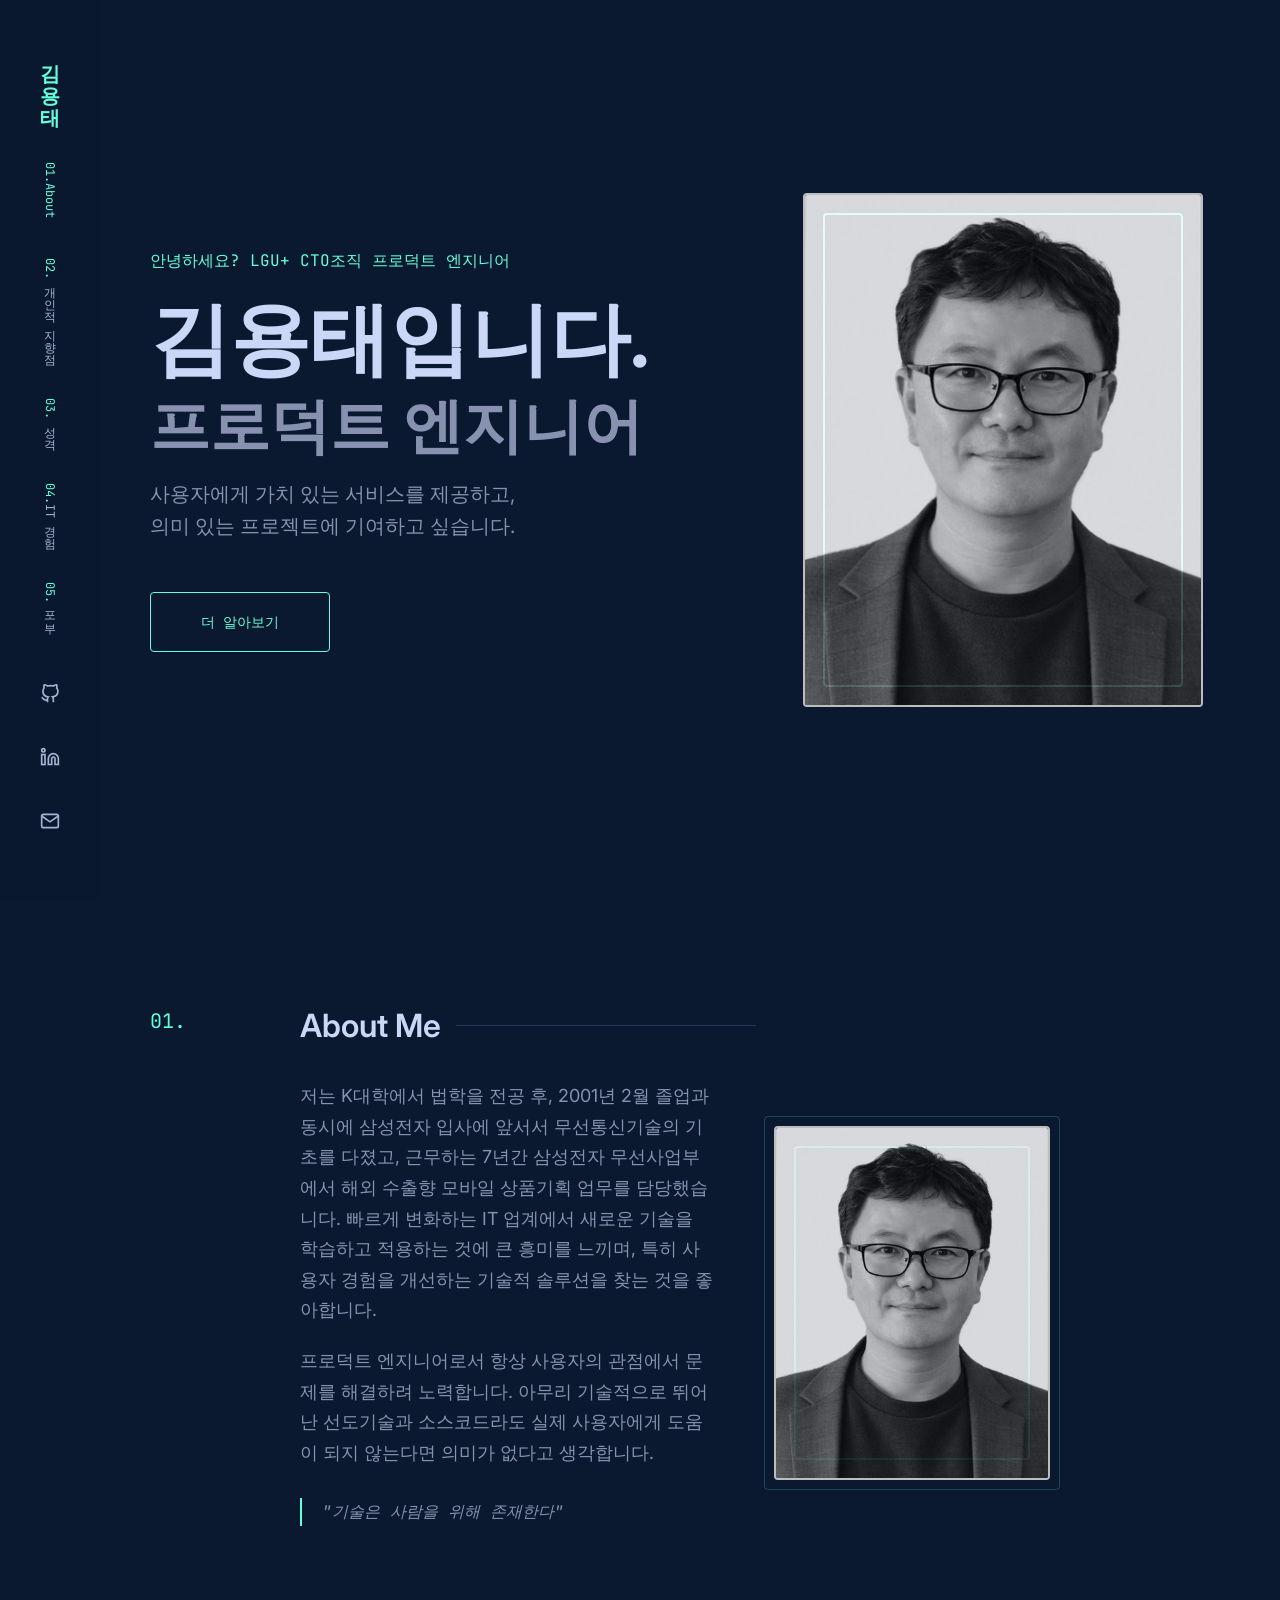
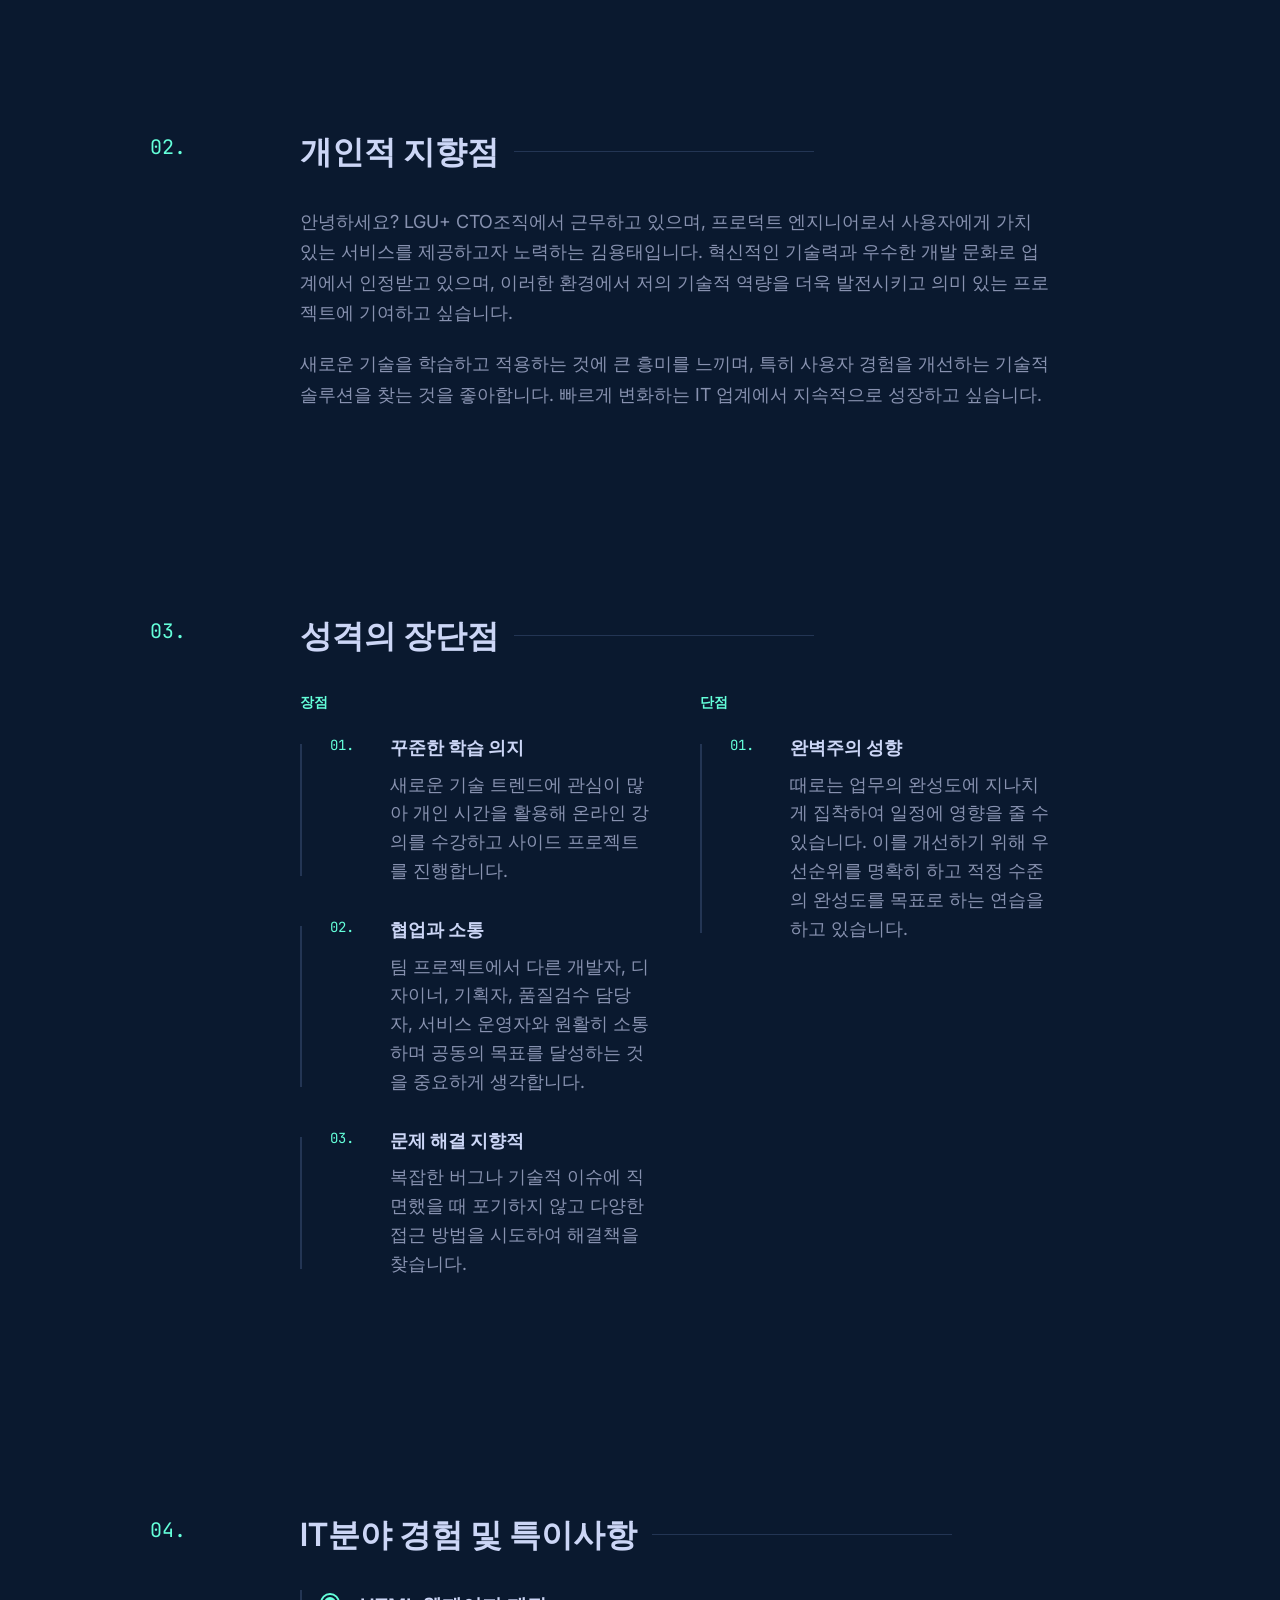
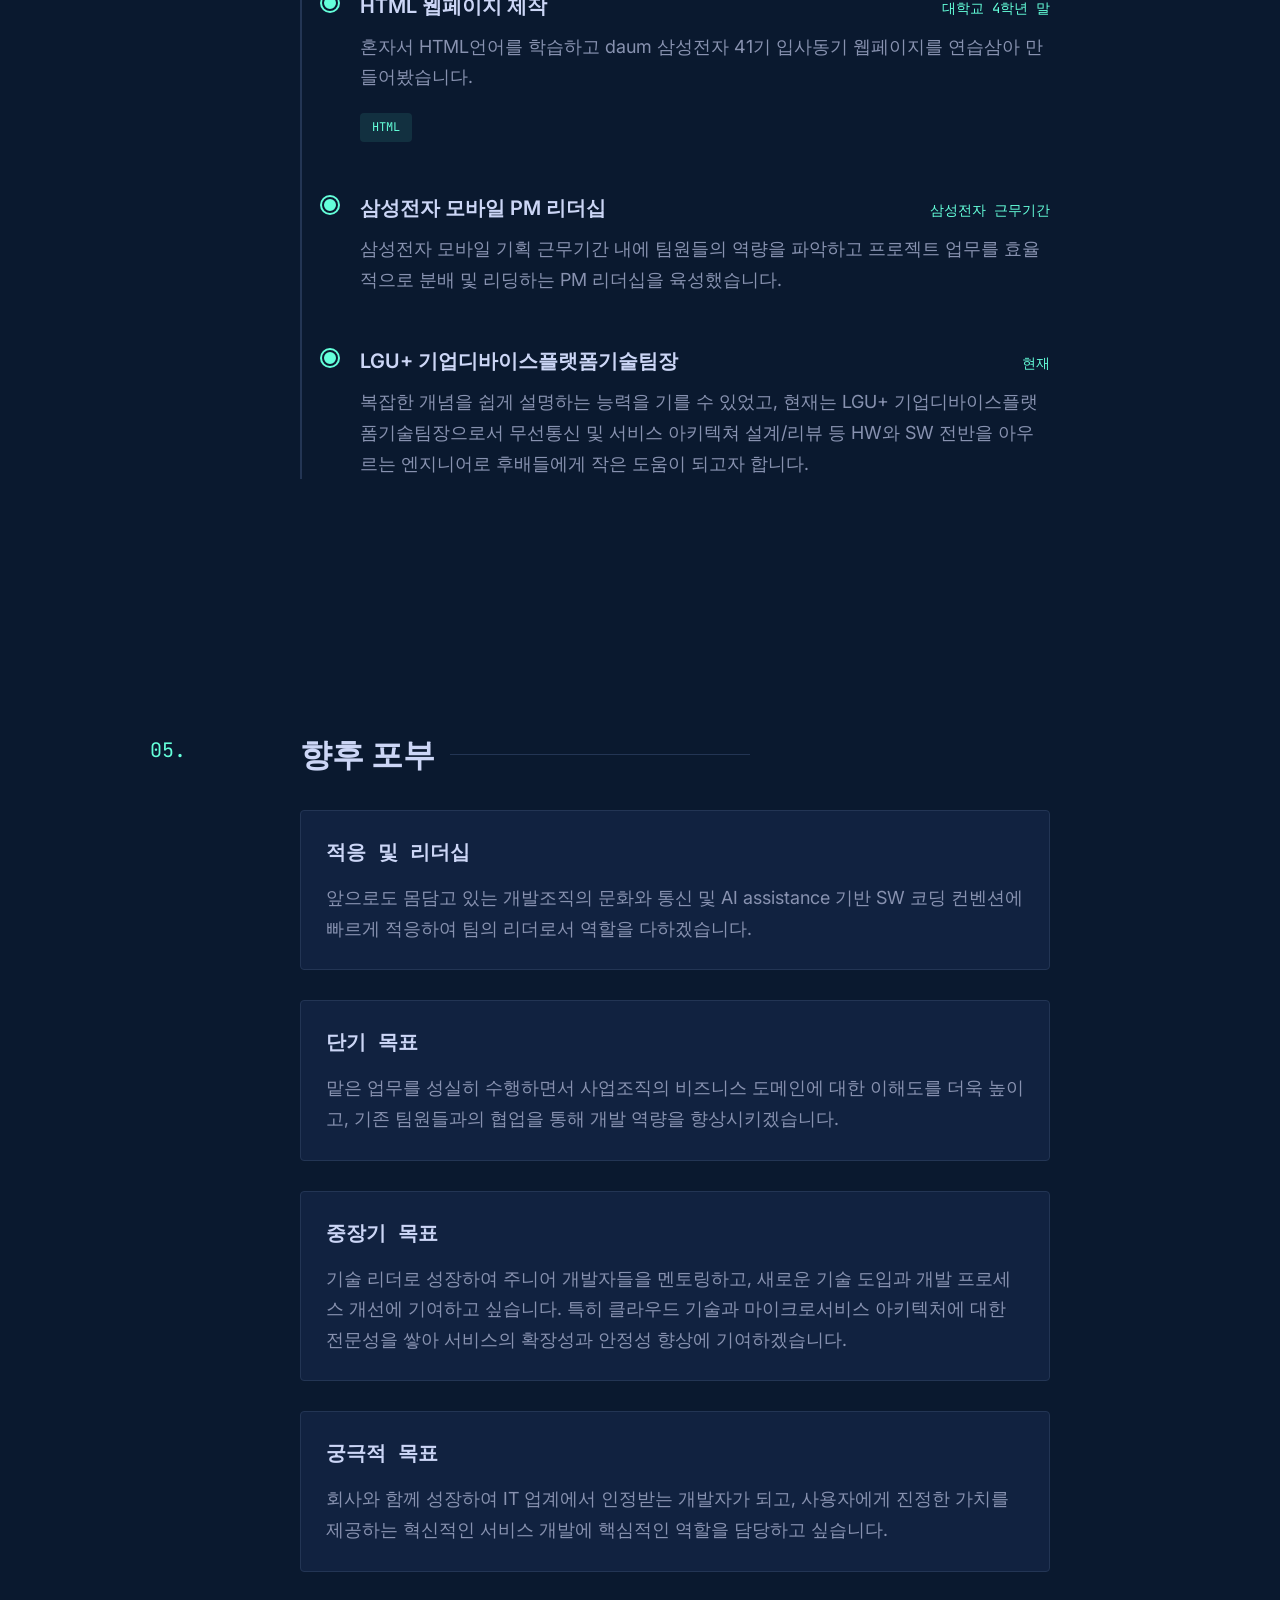
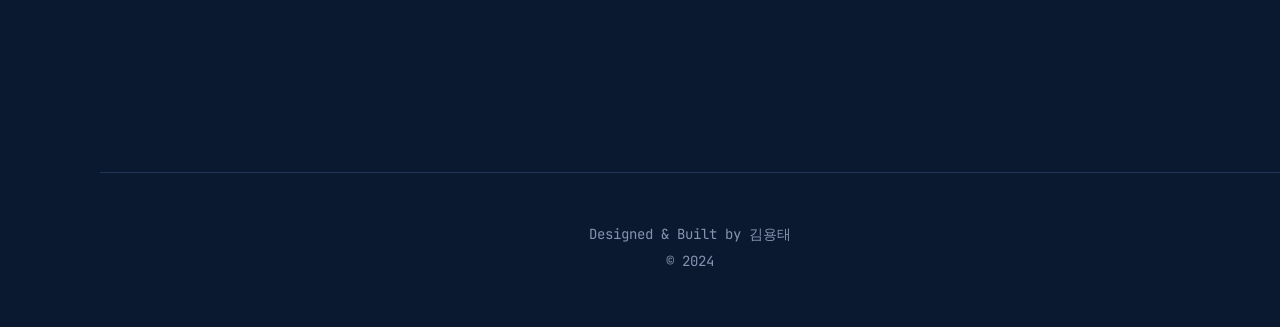
==== commit 591334cf: "'지원 동기 및 포부' 문구를 '개인적 지향점'으로 변경 Co-Authored-By: Claude Sonnet 4.6 <[MASKED_EMAIL]>" ====
--- a/index.html
+++ b/index.html
@@ -19,7 +19,7 @@
             <nav class="nav">
                 <ol class="nav-list">
                     <li><a href="#about" class="nav-link"><span>01.</span>About</a></li>
-                    <li><a href="#motivation" class="nav-link"><span>02.</span>지원동기</a></li>
+                    <li><a href="#motivation" class="nav-link"><span>02.</span>개인적 지향점</a></li>
                     <li><a href="#personality" class="nav-link"><span>03.</span>성격</a></li>
                     <li><a href="#experience" class="nav-link"><span>04.</span>IT경험</a></li>
                     <li><a href="#future" class="nav-link"><span>05.</span>포부</a></li>
@@ -56,7 +56,7 @@
         </div>
         <nav class="mobile-nav-menu">
             <a href="#about" class="mobile-nav-link"><span>01.</span> About</a>
-            <a href="#motivation" class="mobile-nav-link"><span>02.</span> 지원동기</a>
+            <a href="#motivation" class="mobile-nav-link"><span>02.</span> 개인적 지향점</a>
             <a href="#personality" class="mobile-nav-link"><span>03.</span> 성격</a>
             <a href="#experience" class="mobile-nav-link"><span>04.</span> IT경험</a>
             <a href="#future" class="mobile-nav-link"><span>05.</span> 포부</a>
@@ -126,7 +126,7 @@
             <div class="section-container">
                 <h2 class="section-number">02.</h2>
                 <div class="section-content">
-                    <h3 class="section-title">지원 동기 및 포부</h3>
+                    <h3 class="section-title">개인적 지향점</h3>
                     <div class="motivation-content">
                         <p>
                             안녕하세요? LGU+ CTO조직에서 근무하고 있으며, 프로덕트 엔지니어로서 사용자에게 가치 있는 서비스를 제공하고자 노력하는 김용태입니다. 혁신적인 기술력과 우수한 개발 문화로 업계에서 인정받고 있으며, 이러한 환경에서 저의 기술적 역량을 더욱 발전시키고 의미 있는 프로젝트에 기여하고 싶습니다.
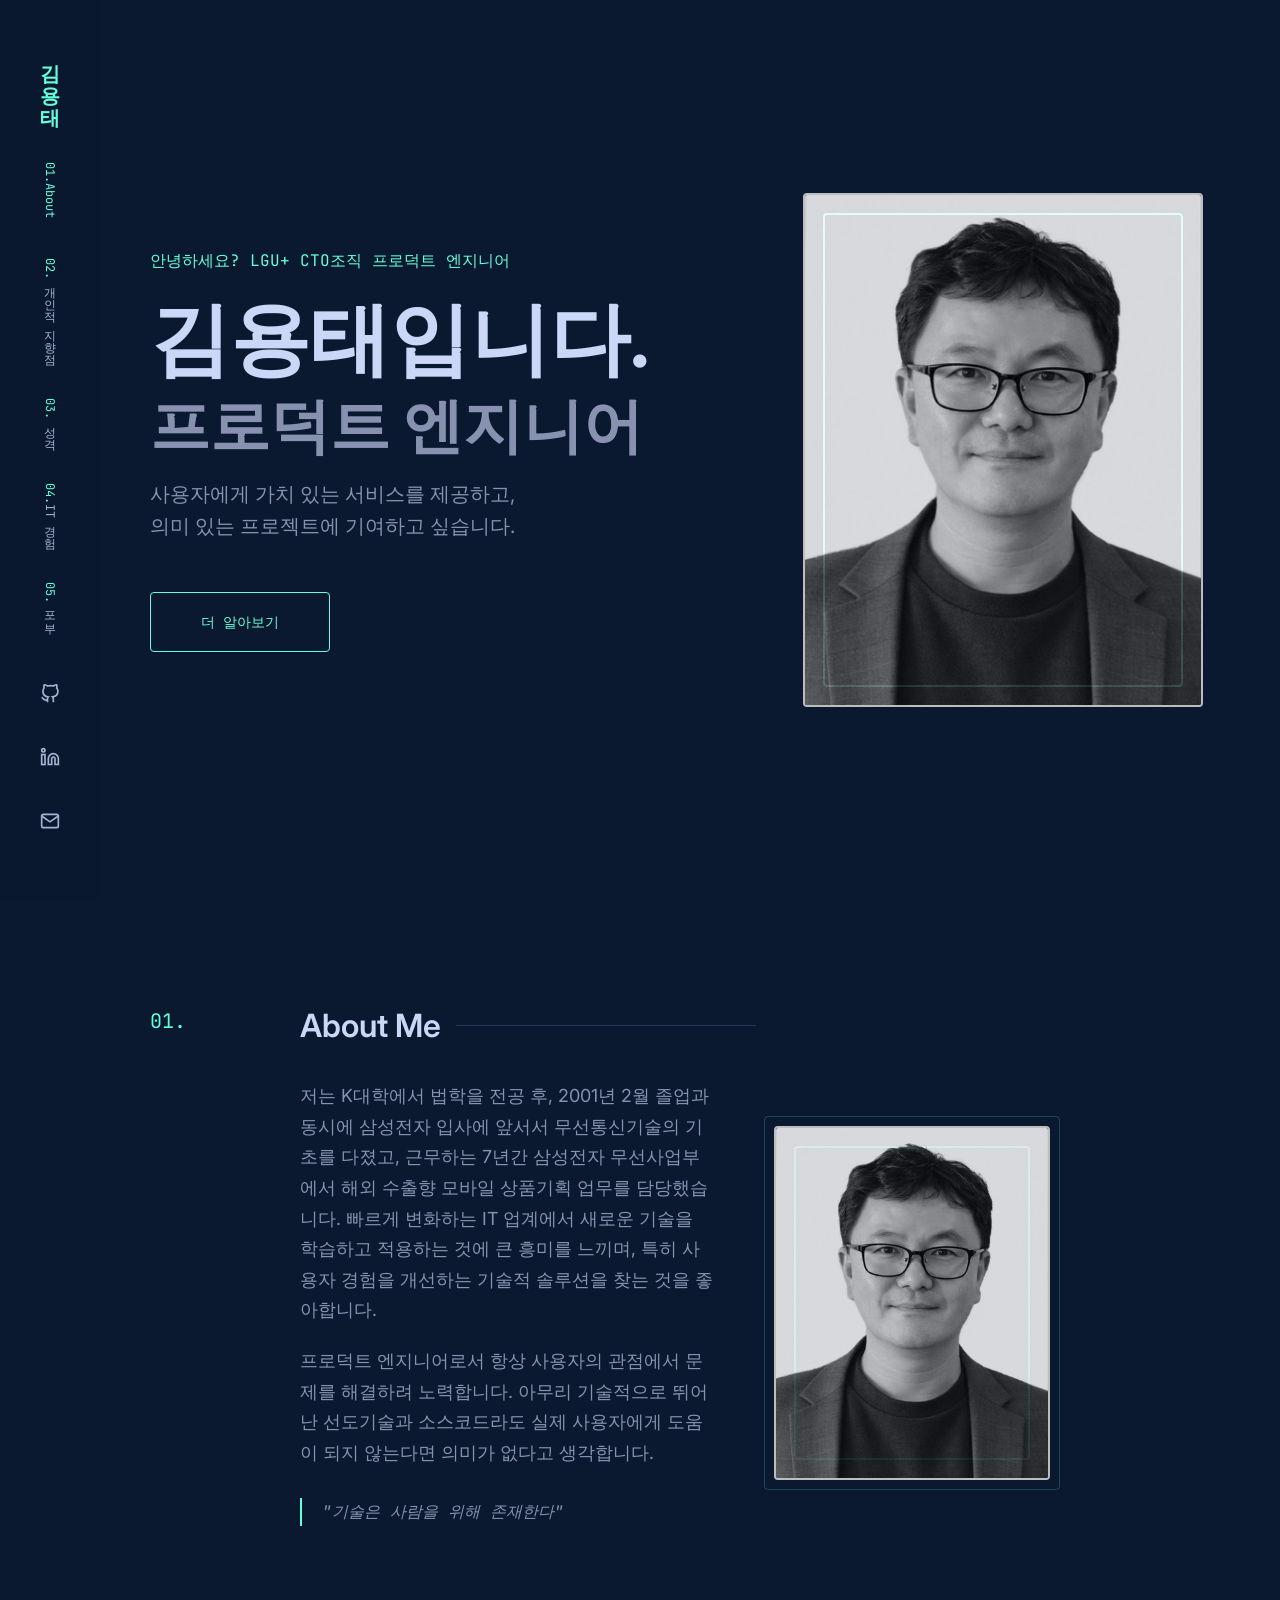
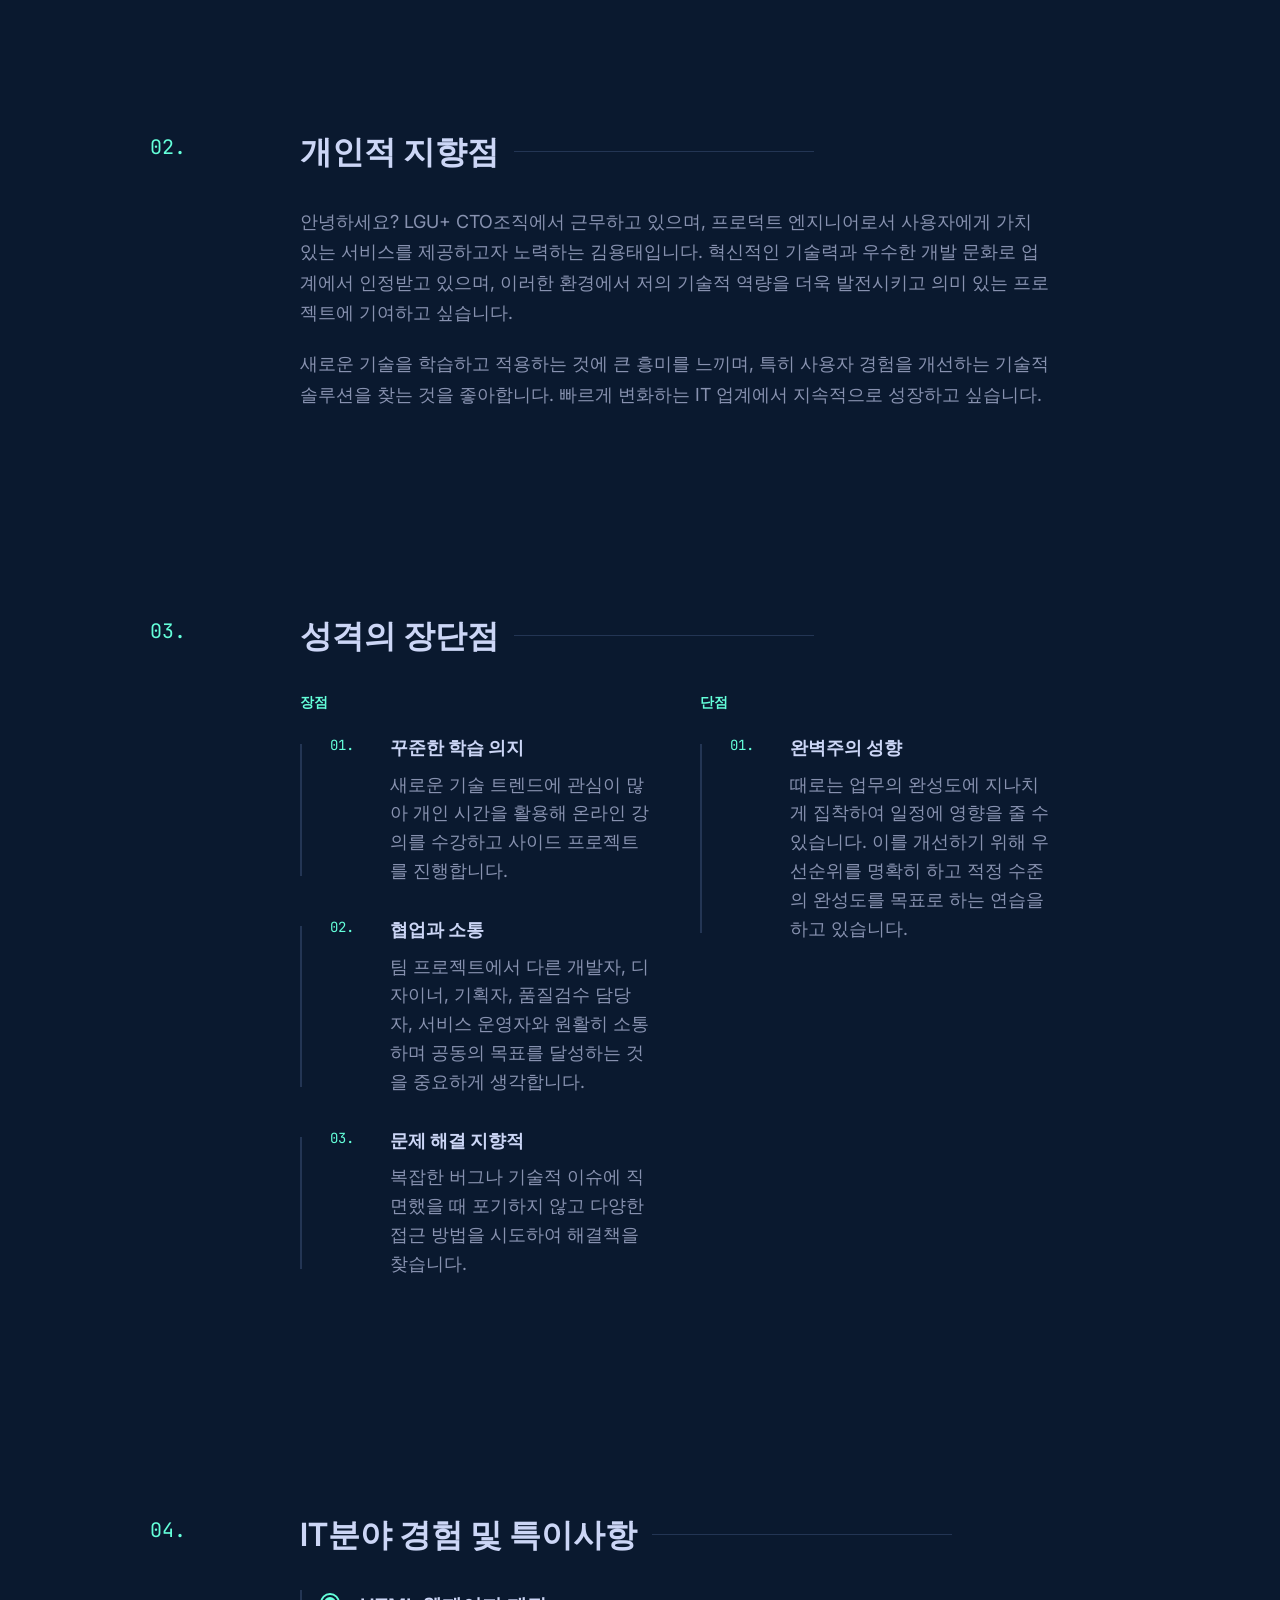
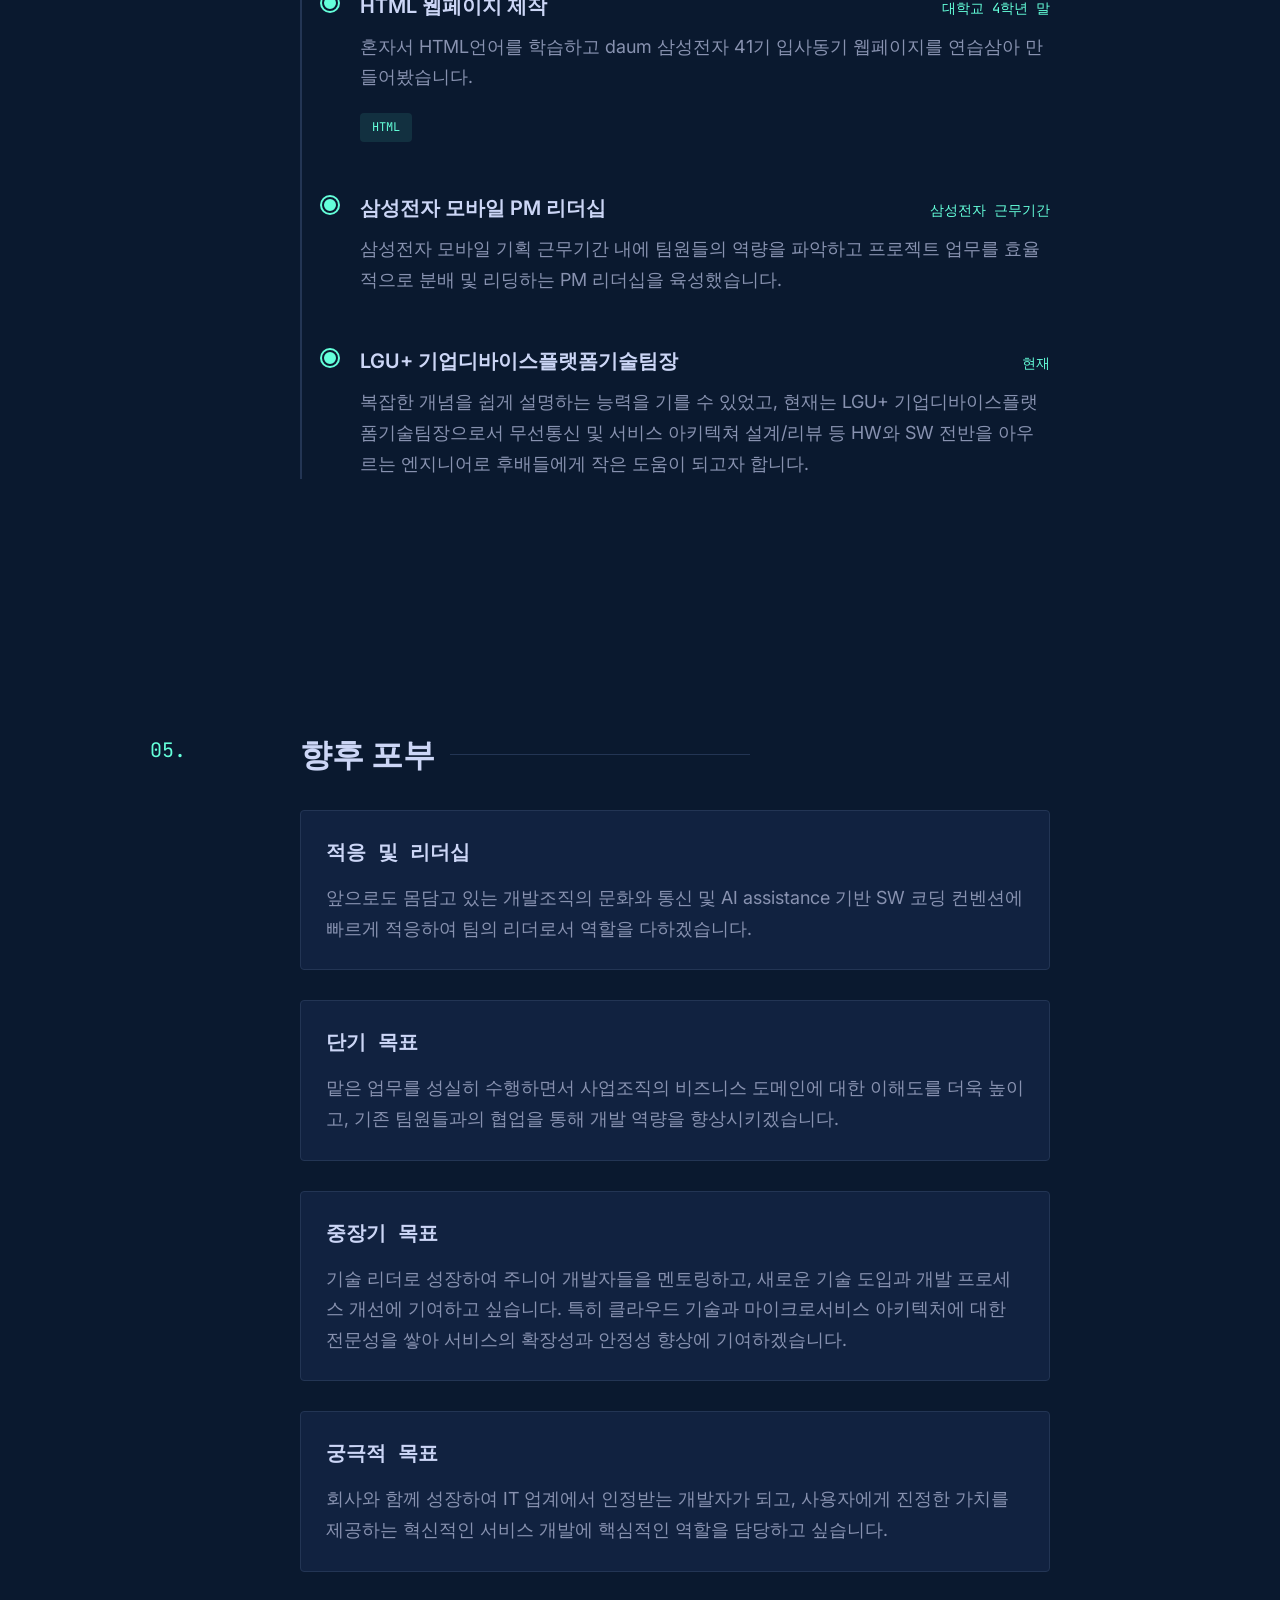
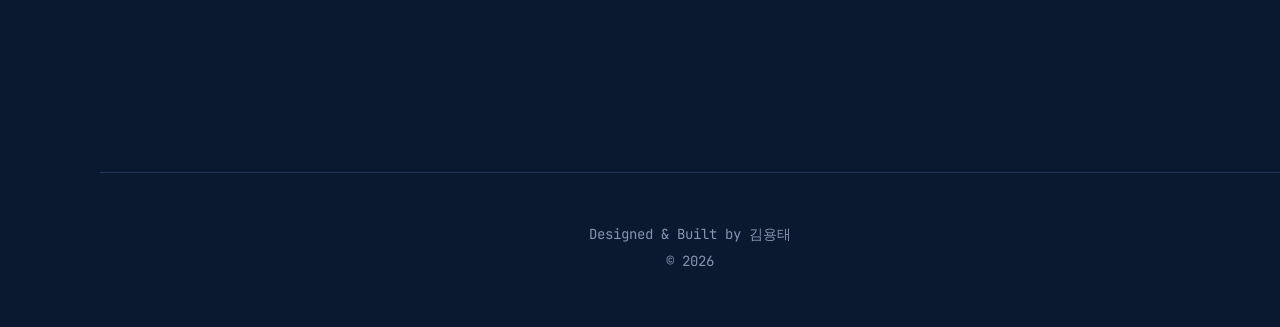
==== commit aea60fe0: "이메일 팝업 및 복사 기능 추가, 푸터 연도 2024→2026 변경 Co-Authored-By: Claude Sonnet 4.6 <[MASKED_EMAIL]>" ====
--- a/index.html
+++ b/index.html
@@ -38,12 +38,21 @@
                         <circle cx="4" cy="4" r="2"></circle>
                     </svg>
                 </a>
-                <a href="#" aria-label="Email" class="social-link">
+                <a href="#" aria-label="Email" class="social-link" id="email-btn">
                     <svg width="20" height="20" viewBox="0 0 24 24" fill="none" stroke="currentColor" stroke-width="2">
                         <path d="M4 4h16c1.1 0 2 .9 2 2v12c0 1.1-.9 2-2 2H4c-1.1 0-2-.9-2-2V6c0-1.1.9-2 2-2z"></path>
                         <polyline points="22,6 12,13 2,6"></polyline>
                     </svg>
                 </a>
+
+                <!-- 이메일 팝업 -->
+                <div id="email-popup" style="display:none; position:fixed; top:50%; left:50%; transform:translate(-50%,-50%); background:#112240; border:1px solid #64ffda; border-radius:8px; padding:30px 36px; z-index:9999; text-align:center; box-shadow:0 10px 40px rgba(2,12,27,0.8); min-width:300px;">
+                    <p style="font-family:'JetBrains Mono',monospace; font-size:13px; color:#8892b0; margin-bottom:12px;">이메일 주소</p>
+                    <p id="email-text" style="font-size:16px; color:#ccd6f6; margin-bottom:20px; letter-spacing:0.5px;">[MASKED_EMAIL]</p>
+                    <button id="copy-btn" onclick="copyEmail()" style="font-family:'JetBrains Mono',monospace; font-size:13px; color:#0a192f; background:#64ffda; border:none; border-radius:4px; padding:10px 24px; cursor:pointer; margin-right:10px; transition:opacity 0.2s;">복사하기</button>
+                    <button onclick="document.getElementById('email-popup').style.display='none'" style="font-family:'JetBrains Mono',monospace; font-size:13px; color:#64ffda; background:transparent; border:1px solid #64ffda; border-radius:4px; padding:10px 24px; cursor:pointer;">닫기</button>
+                </div>
+                <div id="email-overlay" style="display:none; position:fixed; top:0; left:0; width:100%; height:100%; z-index:9998;" onclick="document.getElementById('email-popup').style.display='none'; document.getElementById('email-overlay').style.display='none';"></div>
             </div>
         </div>
     </aside>
@@ -263,7 +272,7 @@
         <footer class="footer">
             <div class="footer-content">
                 <p>Designed & Built by 김용태</p>
-                <p class="footer-year">© 2024</p>
+                <p class="footer-year">© 2026</p>
             </div>
         </footer>
     </main>
